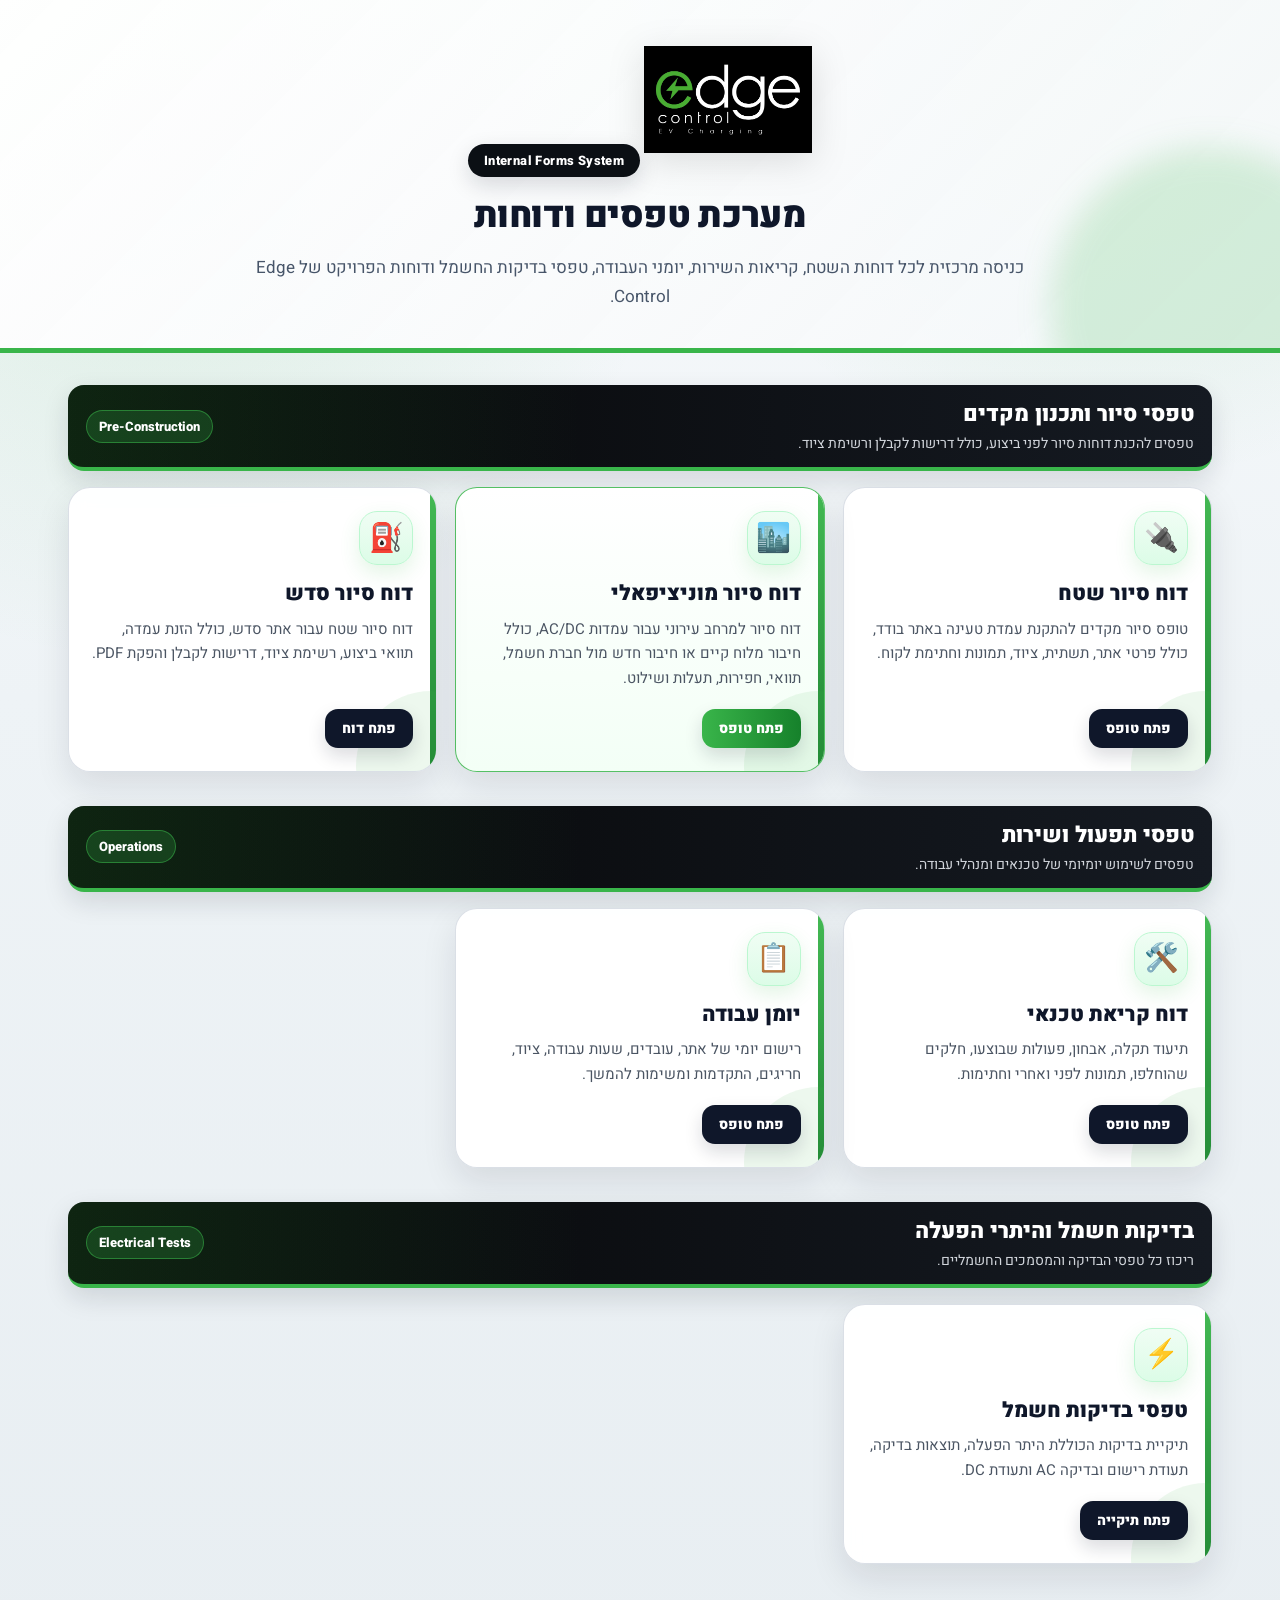
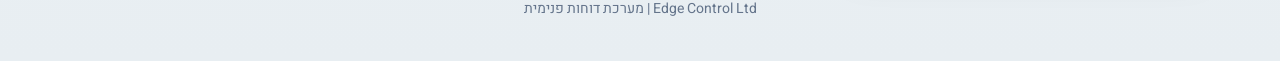
==== index.html @ 71ca37a9 "Add files via upload" ====
<!DOCTYPE html>
<html dir="rtl" lang="he">
<head>
  <meta charset="UTF-8">
  <meta name="viewport" content="width=device-width, initial-scale=1.0, maximum-scale=1.0, user-scalable=no">

  <title>Edge Control – מערכת טפסים ודוחות</title>

  <link href="https://fonts.googleapis.com/css2?family=Heebo:wght@300;400;500;600;700;800;900&display=swap" rel="stylesheet">

  <style>
    :root{
      --green:#39b54a;
      --green-dark:#16812b;
      --black:#050505;
      --text:#111827;
      --muted:#64748b;
      --border:#d9dee5;
      --bg:#eef3f6;
      --card:#ffffff;
      --shadow:0 14px 34px rgba(15,23,42,.10);
    }

    *{box-sizing:border-box}

    body{
      margin:0;
      font-family:"Heebo",Arial,sans-serif;
      background:
        radial-gradient(circle at 12% 8%, rgba(57,181,74,.14), transparent 28%),
        radial-gradient(circle at 88% 0%, rgba(57,181,74,.18), transparent 24%),
        linear-gradient(180deg,#f8fafc 0%,#eef3f6 42%,#e8eef2 100%);
      color:var(--text);
      min-height:100vh;
    }

    .hero{
      position:relative;
      overflow:hidden;
      text-align:center;
      padding:46px 18px 36px;
      background:
        linear-gradient(135deg, rgba(255,255,255,.98), rgba(245,248,250,.92)),
        linear-gradient(90deg, rgba(57,181,74,.08), transparent);
      border-bottom:5px solid var(--green);
    }

    .hero:before{
      content:"";
      position:absolute;
      inset:auto -90px -120px auto;
      width:320px;
      height:320px;
      background:rgba(57,181,74,.18);
      border-radius:50%;
      filter:blur(16px);
    }

    .logo-main{
      width:168px;
      max-width:68%;
      object-fit:contain;
      margin-bottom:12px;
      filter:drop-shadow(0 8px 18px rgba(0,0,0,.12));
      position:relative;
      z-index:1;
    }

    .brand-kicker{
      position:relative;
      z-index:1;
      display:inline-block;
      background:#0b0f14;
      color:#fff;
      border-radius:999px;
      padding:7px 16px;
      font-size:13px;
      font-weight:800;
      margin-bottom:12px;
      letter-spacing:.4px;
      box-shadow:0 8px 22px rgba(15,23,42,.15);
    }

    .hero h1{
      position:relative;
      z-index:1;
      margin:0;
      font-size:36px;
      font-weight:900;
      color:#0f172a;
      letter-spacing:-.4px;
    }

    .hero p{
      position:relative;
      z-index:1;
      margin:11px auto 0;
      max-width:820px;
      color:#475569;
      font-size:17px;
      line-height:1.75;
    }

    .wrap{
      max-width:1180px;
      margin:0 auto;
      padding:32px 18px 42px;
    }

    .section-block{
      margin-bottom:34px;
    }

    .section-title{
      position:relative;
      display:flex;
      align-items:center;
      justify-content:space-between;
      gap:14px;
      margin-bottom:16px;
      padding:13px 18px;
      background:linear-gradient(90deg,#050505,#151a22);
      border-radius:16px;
      border-bottom:4px solid var(--green);
      box-shadow:0 10px 26px rgba(15,23,42,.13);
      overflow:hidden;
    }

    .section-title:before{
      content:"";
      position:absolute;
      inset:0;
      background:linear-gradient(90deg, rgba(57,181,74,.18), transparent 45%);
      pointer-events:none;
    }

    .section-title div{
      position:relative;
      z-index:1;
    }

    .section-title h2{
      margin:0;
      font-size:22px;
      font-weight:900;
      color:#fff;
    }

    .section-title p{
      margin:3px 0 0;
      color:#d1d5db;
      font-size:14px;
    }

    .section-badge{
      position:relative;
      z-index:1;
      color:#fff;
      background:rgba(57,181,74,.22);
      border:1px solid rgba(57,181,74,.55);
      border-radius:999px;
      padding:6px 12px;
      font-size:13px;
      font-weight:800;
      white-space:nowrap;
    }

    .cards-grid{
      display:grid;
      grid-template-columns:repeat(3,1fr);
      gap:18px;
    }

    .card{
      background:rgba(255,255,255,.96);
      border:1px solid rgba(217,222,229,.95);
      border-radius:22px;
      padding:23px;
      text-decoration:none;
      color:#111827;
      box-shadow:var(--shadow);
      transition:.2s ease;
      min-height:222px;
      display:flex;
      flex-direction:column;
      align-items:flex-start;
      position:relative;
      overflow:hidden;
      backdrop-filter:blur(8px);
    }

    .card:before{
      content:"";
      position:absolute;
      inset-inline-start:0;
      top:0;
      width:6px;
      height:100%;
      background:linear-gradient(180deg,var(--green),var(--green-dark));
      opacity:.95;
    }

    .card:after{
      content:"";
      position:absolute;
      inset:auto -70px -70px auto;
      width:150px;
      height:150px;
      background:rgba(57,181,74,.09);
      border-radius:50%;
    }

    .card:hover{
      transform:translateY(-5px);
      box-shadow:0 18px 42px rgba(15,23,42,.16);
      border-color:var(--green);
    }

    .card .ico{
      width:54px;
      height:54px;
      border-radius:18px;
      background:linear-gradient(180deg,#f0fdf4,#dcfce7);
      display:flex;
      align-items:center;
      justify-content:center;
      font-size:28px;
      margin-bottom:15px;
      border:1px solid #bbf7d0;
      box-shadow:0 8px 20px rgba(57,181,74,.14);
      position:relative;
      z-index:1;
    }

    .card h2{
      position:relative;
      z-index:1;
      margin:0 0 8px;
      font-size:21px;
      font-weight:900;
      color:#0f172a;
      line-height:1.35;
    }

    .card p{
      position:relative;
      z-index:1;
      margin:0;
      color:#4b5563;
      line-height:1.65;
      font-size:15px;
      flex:1;
    }

    .btn{
      position:relative;
      z-index:1;
      margin-top:18px;
      display:inline-flex;
      align-items:center;
      justify-content:center;
      background:#0f172a;
      color:#fff;
      border-radius:13px;
      padding:9px 17px;
      font-weight:900;
      font-size:14px;
      box-shadow:0 8px 18px rgba(15,23,42,.15);
    }

    .card-featured{
      border-color:rgba(57,181,74,.85);
      background:linear-gradient(180deg,#ffffff,#f3fff6);
    }

    .card-featured .btn{
      background:linear-gradient(90deg,var(--green),var(--green-dark));
    }

    .footer-note{
      text-align:center;
      color:#64748b;
      font-size:14px;
      margin:24px 0 0;
    }

    @media(max-width:980px){
      .cards-grid{
        grid-template-columns:repeat(2,1fr);
      }
    }

    @media(max-width:680px){
      .hero{
        padding:34px 16px 28px;
      }

      .hero h1{
        font-size:28px;
      }

      .hero p{
        font-size:15px;
      }

      .section-title{
        align-items:flex-start;
        flex-direction:column;
      }

      .cards-grid{
        grid-template-columns:1fr;
      }

      .card{
        min-height:auto;
      }
    }
  </style>
</head>

<body>

  <header class="hero">
    <img class="logo-main" src="assets/img/edge-logo.jpg" alt="Edge Control">
    <div class="brand-kicker">Internal Forms System</div>
    <h1>מערכת טפסים ודוחות</h1>
    <p>
      כניסה מרכזית לכל דוחות השטח, קריאות השירות, יומני העבודה,
      טפסי בדיקות החשמל ודוחות הפרויקט של Edge Control.
    </p>
  </header>

  <main class="wrap">

    <section class="section-block">
      <div class="section-title">
        <div>
          <h2>טפסי סיור ותכנון מקדים</h2>
          <p>טפסים להכנת דוחות סיור לפני ביצוע, כולל דרישות לקבלן ורשימת ציוד.</p>
        </div>
        <span class="section-badge">Pre-Construction</span>
      </div>

      <div class="cards-grid">

        <a class="card" href="survey.html">
          <div class="ico">🔌</div>
          <h2>דוח סיור שטח</h2>
          <p>
            טופס סיור מקדים להתקנת עמדת טעינה באתר בודד,
            כולל פרטי אתר, תשתית, ציוד, תמונות וחתימת לקוח.
          </p>
          <span class="btn">פתח טופס</span>
        </a>

        <a class="card card-featured" href="municipal_ev_survey_report.html">
          <div class="ico">🏙️</div>
          <h2>דוח סיור מוניציפאלי</h2>
          <p>
            דוח סיור למרחב עירוני עבור עמדות AC/DC,
            כולל חיבור מלוח קיים או חיבור חדש מול חברת חשמל, תוואי, חפירות, תעלות ושילוט.
          </p>
          <span class="btn">פתח טופס</span>
        </a>

        <a class="card" href="edge_control_sedesh.html">
          <div class="ico">⛽</div>
          <h2>דוח סיור סדש</h2>
          <p>
            דוח סיור שטח עבור אתר סדש,
            כולל הזנת עמדה, תוואי ביצוע, רשימת ציוד, דרישות לקבלן והפקת PDF.
          </p>
          <span class="btn">פתח דוח</span>
        </a>

      </div>
    </section>

    <section class="section-block">
      <div class="section-title">
        <div>
          <h2>טפסי תפעול ושירות</h2>
          <p>טפסים לשימוש יומיומי של טכנאים ומנהלי עבודה.</p>
        </div>
        <span class="section-badge">Operations</span>
      </div>

      <div class="cards-grid">

        <a class="card" href="service.html">
          <div class="ico">🛠️</div>
          <h2>דוח קריאת טכנאי</h2>
          <p>
            תיעוד תקלה, אבחון, פעולות שבוצעו, חלקים שהוחלפו,
            תמונות לפני ואחרי וחתימות.
          </p>
          <span class="btn">פתח טופס</span>
        </a>

        <a class="card" href="worklog.html">
          <div class="ico">📋</div>
          <h2>יומן עבודה</h2>
          <p>
            רישום יומי של אתר, עובדים, שעות עבודה, ציוד,
            חריגים, התקדמות ומשימות להמשך.
          </p>
          <span class="btn">פתח טופס</span>
        </a>

      </div>
    </section>

    <section class="section-block">
      <div class="section-title">
        <div>
          <h2>בדיקות חשמל והיתרי הפעלה</h2>
          <p>ריכוז כל טפסי הבדיקה והמסמכים החשמליים.</p>
        </div>
        <span class="section-badge">Electrical Tests</span>
      </div>

      <div class="cards-grid">

        <a class="card" href="electrical-tests/index.html">
          <div class="ico">⚡</div>
          <h2>טפסי בדיקות חשמל</h2>
          <p>
            תיקיית בדיקות הכוללת היתר הפעלה, תוצאות בדיקה,
            תעודת רישום ובדיקה AC ותעודת DC.
          </p>
          <span class="btn">פתח תיקייה</span>
        </a>

      </div>
    </section>

    <footer class="footer-note">
      Edge Control Ltd | מערכת דוחות פנימית
    </footer>

  </main>

</body>
</html>
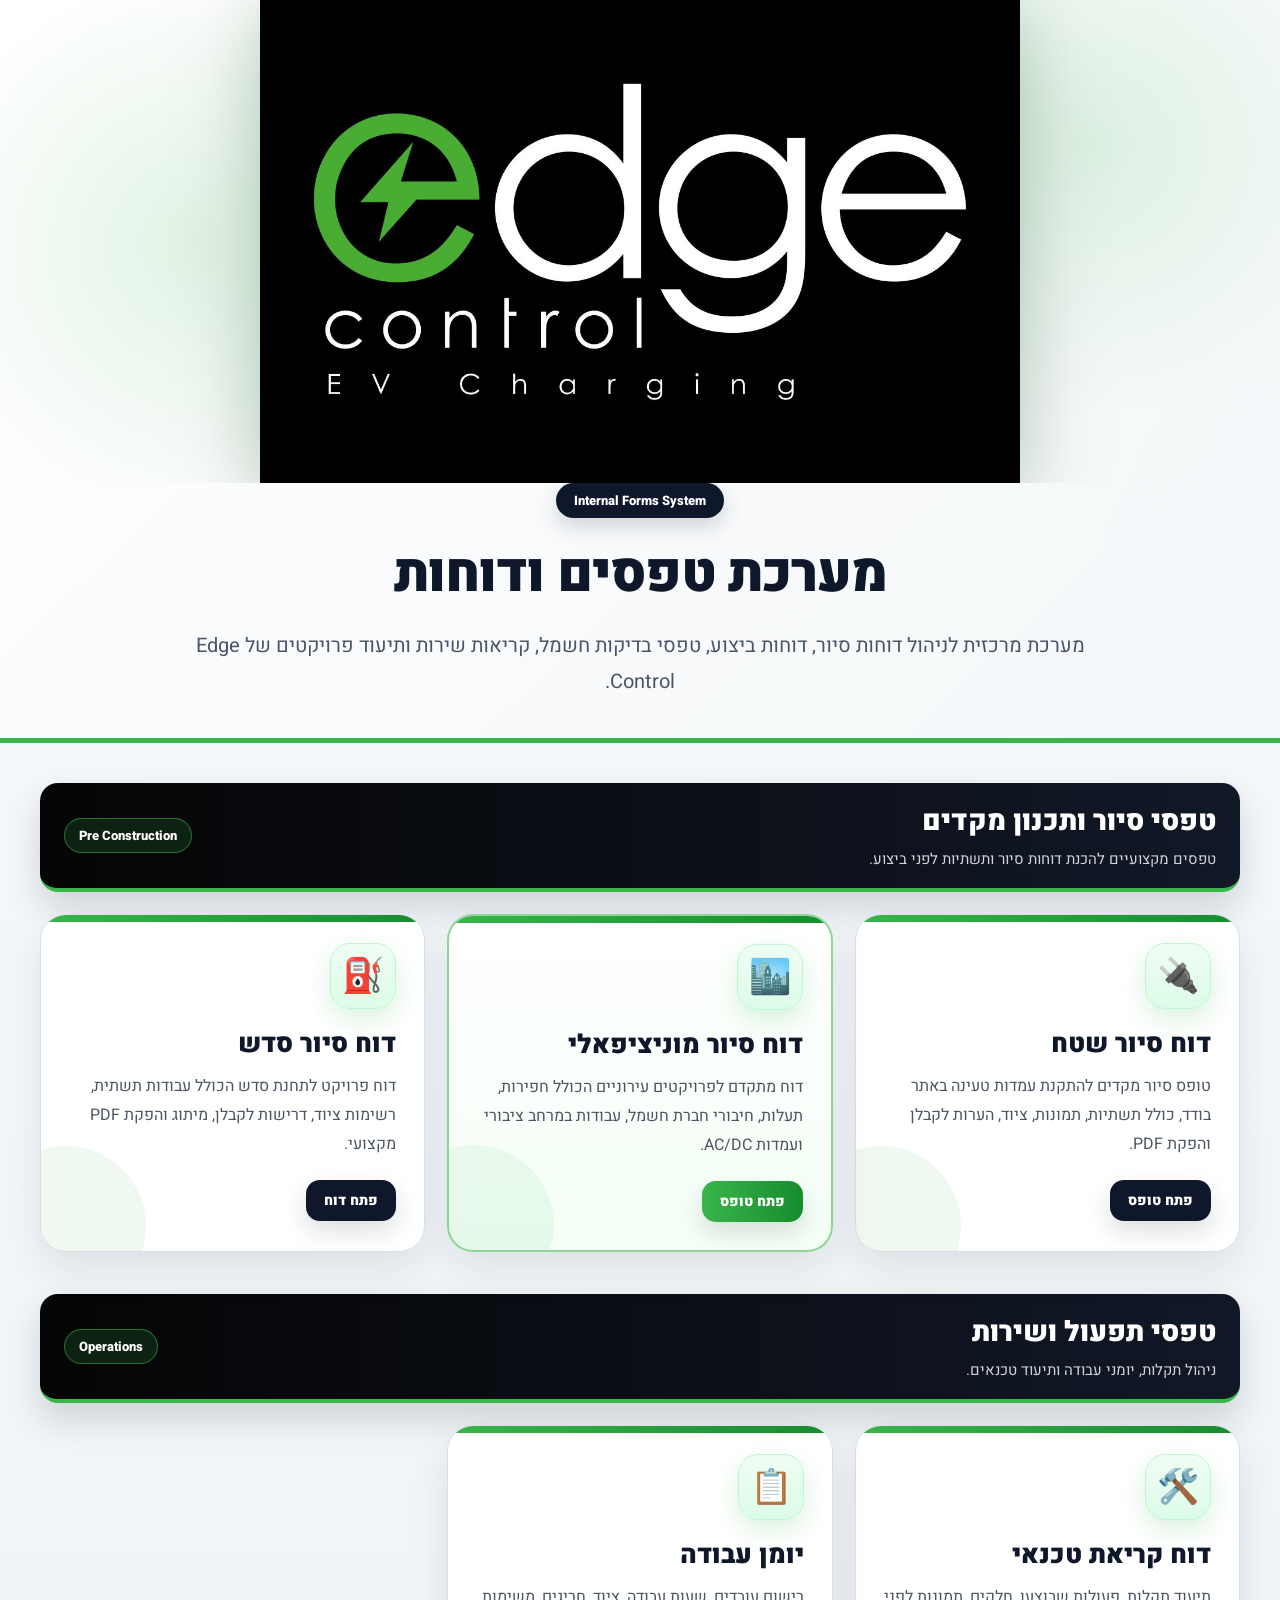
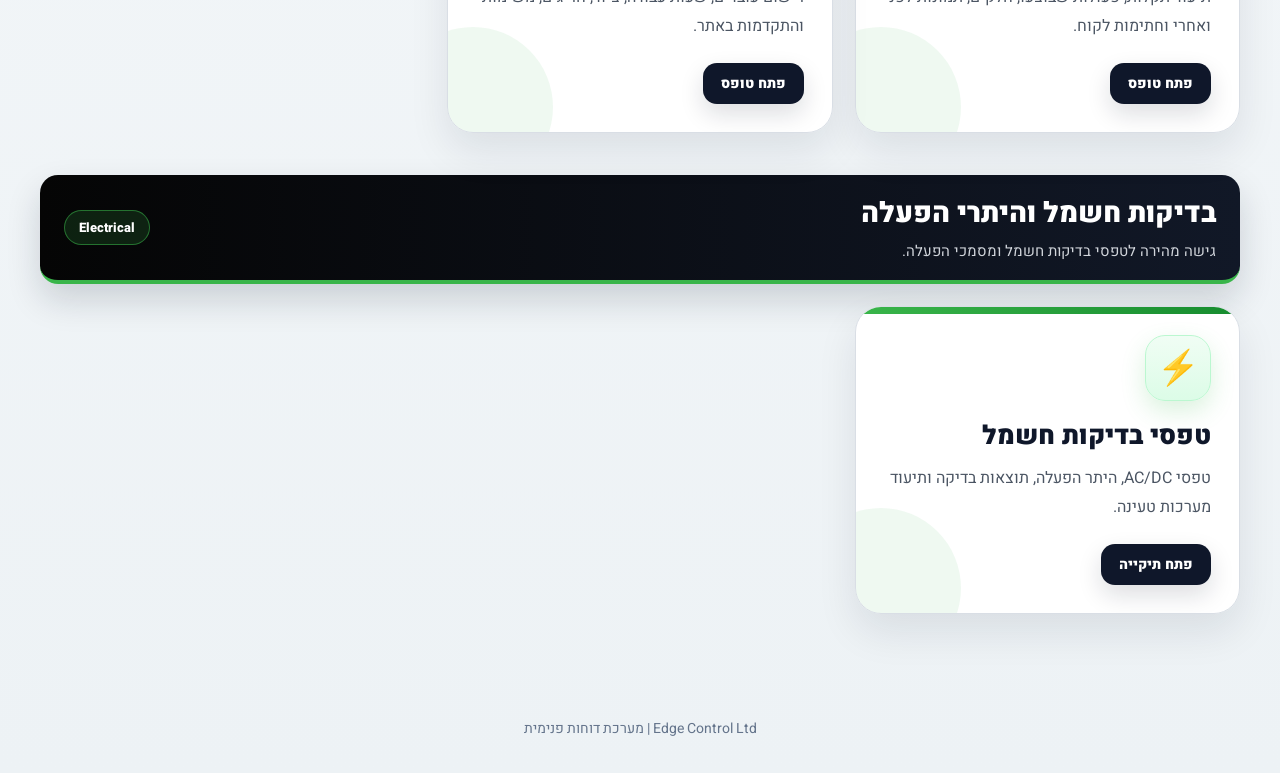
==== commit 860e65ac: "Add files via upload" ====
--- a/index.html
+++ b/index.html
@@ -1,445 +1,467 @@
 <!DOCTYPE html>
 <html dir="rtl" lang="he">
 <head>
-  <meta charset="UTF-8">
-  <meta name="viewport" content="width=device-width, initial-scale=1.0, maximum-scale=1.0, user-scalable=no">
-
-  <title>Edge Control – מערכת טפסים ודוחות</title>
-
-  <link href="https://fonts.googleapis.com/css2?family=Heebo:wght@300;400;500;600;700;800;900&display=swap" rel="stylesheet">
-
-  <style>
-    :root{
-      --green:#39b54a;
-      --green-dark:#16812b;
-      --black:#050505;
-      --text:#111827;
-      --muted:#64748b;
-      --border:#d9dee5;
-      --bg:#eef3f6;
-      --card:#ffffff;
-      --shadow:0 14px 34px rgba(15,23,42,.10);
-    }
-
-    *{box-sizing:border-box}
-
-    body{
-      margin:0;
-      font-family:"Heebo",Arial,sans-serif;
-      background:
-        radial-gradient(circle at 12% 8%, rgba(57,181,74,.14), transparent 28%),
-        radial-gradient(circle at 88% 0%, rgba(57,181,74,.18), transparent 24%),
-        linear-gradient(180deg,#f8fafc 0%,#eef3f6 42%,#e8eef2 100%);
-      color:var(--text);
-      min-height:100vh;
-    }
-
-    .hero{
-      position:relative;
-      overflow:hidden;
-      text-align:center;
-      padding:46px 18px 36px;
-      background:
-        linear-gradient(135deg, rgba(255,255,255,.98), rgba(245,248,250,.92)),
-        linear-gradient(90deg, rgba(57,181,74,.08), transparent);
-      border-bottom:5px solid var(--green);
-    }
-
-    .hero:before{
-      content:"";
-      position:absolute;
-      inset:auto -90px -120px auto;
-      width:320px;
-      height:320px;
-      background:rgba(57,181,74,.18);
-      border-radius:50%;
-      filter:blur(16px);
-    }
-
-    .logo-main{
-      width:168px;
-      max-width:68%;
-      object-fit:contain;
-      margin-bottom:12px;
-      filter:drop-shadow(0 8px 18px rgba(0,0,0,.12));
-      position:relative;
-      z-index:1;
-    }
-
-    .brand-kicker{
-      position:relative;
-      z-index:1;
-      display:inline-block;
-      background:#0b0f14;
-      color:#fff;
-      border-radius:999px;
-      padding:7px 16px;
-      font-size:13px;
-      font-weight:800;
-      margin-bottom:12px;
-      letter-spacing:.4px;
-      box-shadow:0 8px 22px rgba(15,23,42,.15);
-    }
-
-    .hero h1{
-      position:relative;
-      z-index:1;
-      margin:0;
-      font-size:36px;
-      font-weight:900;
-      color:#0f172a;
-      letter-spacing:-.4px;
-    }
-
-    .hero p{
-      position:relative;
-      z-index:1;
-      margin:11px auto 0;
-      max-width:820px;
-      color:#475569;
-      font-size:17px;
-      line-height:1.75;
-    }
-
-    .wrap{
-      max-width:1180px;
-      margin:0 auto;
-      padding:32px 18px 42px;
-    }
-
-    .section-block{
-      margin-bottom:34px;
-    }
-
-    .section-title{
-      position:relative;
-      display:flex;
-      align-items:center;
-      justify-content:space-between;
-      gap:14px;
-      margin-bottom:16px;
-      padding:13px 18px;
-      background:linear-gradient(90deg,#050505,#151a22);
-      border-radius:16px;
-      border-bottom:4px solid var(--green);
-      box-shadow:0 10px 26px rgba(15,23,42,.13);
-      overflow:hidden;
-    }
-
-    .section-title:before{
-      content:"";
-      position:absolute;
-      inset:0;
-      background:linear-gradient(90deg, rgba(57,181,74,.18), transparent 45%);
-      pointer-events:none;
-    }
-
-    .section-title div{
-      position:relative;
-      z-index:1;
-    }
-
-    .section-title h2{
-      margin:0;
-      font-size:22px;
-      font-weight:900;
-      color:#fff;
-    }
-
-    .section-title p{
-      margin:3px 0 0;
-      color:#d1d5db;
-      font-size:14px;
-    }
-
-    .section-badge{
-      position:relative;
-      z-index:1;
-      color:#fff;
-      background:rgba(57,181,74,.22);
-      border:1px solid rgba(57,181,74,.55);
-      border-radius:999px;
-      padding:6px 12px;
-      font-size:13px;
-      font-weight:800;
-      white-space:nowrap;
-    }
-
-    .cards-grid{
-      display:grid;
-      grid-template-columns:repeat(3,1fr);
-      gap:18px;
-    }
-
-    .card{
-      background:rgba(255,255,255,.96);
-      border:1px solid rgba(217,222,229,.95);
-      border-radius:22px;
-      padding:23px;
-      text-decoration:none;
-      color:#111827;
-      box-shadow:var(--shadow);
-      transition:.2s ease;
-      min-height:222px;
-      display:flex;
-      flex-direction:column;
-      align-items:flex-start;
-      position:relative;
-      overflow:hidden;
-      backdrop-filter:blur(8px);
-    }
-
-    .card:before{
-      content:"";
-      position:absolute;
-      inset-inline-start:0;
-      top:0;
-      width:6px;
-      height:100%;
-      background:linear-gradient(180deg,var(--green),var(--green-dark));
-      opacity:.95;
-    }
-
-    .card:after{
-      content:"";
-      position:absolute;
-      inset:auto -70px -70px auto;
-      width:150px;
-      height:150px;
-      background:rgba(57,181,74,.09);
-      border-radius:50%;
-    }
-
-    .card:hover{
-      transform:translateY(-5px);
-      box-shadow:0 18px 42px rgba(15,23,42,.16);
-      border-color:var(--green);
-    }
-
-    .card .ico{
-      width:54px;
-      height:54px;
-      border-radius:18px;
-      background:linear-gradient(180deg,#f0fdf4,#dcfce7);
-      display:flex;
-      align-items:center;
-      justify-content:center;
-      font-size:28px;
-      margin-bottom:15px;
-      border:1px solid #bbf7d0;
-      box-shadow:0 8px 20px rgba(57,181,74,.14);
-      position:relative;
-      z-index:1;
-    }
-
-    .card h2{
-      position:relative;
-      z-index:1;
-      margin:0 0 8px;
-      font-size:21px;
-      font-weight:900;
-      color:#0f172a;
-      line-height:1.35;
-    }
-
-    .card p{
-      position:relative;
-      z-index:1;
-      margin:0;
-      color:#4b5563;
-      line-height:1.65;
-      font-size:15px;
-      flex:1;
-    }
-
-    .btn{
-      position:relative;
-      z-index:1;
-      margin-top:18px;
-      display:inline-flex;
-      align-items:center;
-      justify-content:center;
-      background:#0f172a;
-      color:#fff;
-      border-radius:13px;
-      padding:9px 17px;
-      font-weight:900;
-      font-size:14px;
-      box-shadow:0 8px 18px rgba(15,23,42,.15);
-    }
-
-    .card-featured{
-      border-color:rgba(57,181,74,.85);
-      background:linear-gradient(180deg,#ffffff,#f3fff6);
-    }
-
-    .card-featured .btn{
-      background:linear-gradient(90deg,var(--green),var(--green-dark));
-    }
-
-    .footer-note{
-      text-align:center;
-      color:#64748b;
-      font-size:14px;
-      margin:24px 0 0;
-    }
-
-    @media(max-width:980px){
-      .cards-grid{
-        grid-template-columns:repeat(2,1fr);
-      }
-    }
-
-    @media(max-width:680px){
-      .hero{
-        padding:34px 16px 28px;
-      }
-
-      .hero h1{
-        font-size:28px;
-      }
-
-      .hero p{
-        font-size:15px;
-      }
-
-      .section-title{
-        align-items:flex-start;
-        flex-direction:column;
-      }
-
-      .cards-grid{
-        grid-template-columns:1fr;
-      }
-
-      .card{
-        min-height:auto;
-      }
-    }
-  </style>
+<meta charset="UTF-8">
+<meta name="viewport" content="width=device-width, initial-scale=1.0">
+<title>Edge Control | Internal Forms System</title>
+
+<link href="https://fonts.googleapis.com/css2?family=Heebo:wght@300;400;500;700;800;900&display=swap" rel="stylesheet">
+
+<style>
+:root{
+  --green:#39b54a;
+  --green-dark:#178c2f;
+  --black:#050505;
+  --bg:#edf2f5;
+  --text:#111827;
+  --muted:#5b6472;
+}
+
+*{
+  box-sizing:border-box;
+}
+
+body{
+  margin:0;
+  font-family:"Heebo",sans-serif;
+  background:
+    radial-gradient(circle at top right, rgba(57,181,74,.18), transparent 22%),
+    linear-gradient(180deg,#f8fafc 0%, #edf2f5 100%);
+  color:var(--text);
+}
+
+.hero{
+  position:relative;
+  overflow:hidden;
+  padding:0;
+  border-bottom:5px solid var(--green);
+  background:
+    linear-gradient(135deg, rgba(255,255,255,.98), rgba(244,247,249,.94));
+}
+
+.hero-top{
+  width:100%;
+  min-height:260px;
+  display:flex;
+  align-items:center;
+  justify-content:center;
+  position:relative;
+  overflow:hidden;
+}
+
+.hero-top:before{
+  content:"";
+  position:absolute;
+  inset:0;
+  background:
+    radial-gradient(circle at 15% 50%, rgba(57,181,74,.14), transparent 24%),
+    radial-gradient(circle at 85% 30%, rgba(57,181,74,.14), transparent 24%);
+}
+
+.hero-logo-wide{
+  width:min(760px,88%);
+  object-fit:contain;
+  position:relative;
+  z-index:2;
+  filter:
+    drop-shadow(0 20px 45px rgba(0,0,0,.18))
+    drop-shadow(0 0 25px rgba(57,181,74,.15));
+}
+
+.hero-content{
+  text-align:center;
+  padding:0 20px 38px;
+}
+
+.system-badge{
+  display:inline-flex;
+  align-items:center;
+  justify-content:center;
+  padding:8px 18px;
+  border-radius:999px;
+  background:#0f172a;
+  color:#fff;
+  font-size:13px;
+  font-weight:800;
+  margin-bottom:16px;
+  box-shadow:0 8px 22px rgba(15,23,42,.18);
+}
+
+.hero h1{
+  margin:0;
+  font-size:54px;
+  font-weight:900;
+  letter-spacing:-1px;
+  color:#0f172a;
+}
+
+.hero p{
+  max-width:900px;
+  margin:14px auto 0;
+  color:#475569;
+  font-size:20px;
+  line-height:1.8;
+}
+
+.wrap{
+  max-width:1240px;
+  margin:auto;
+  padding:40px 20px 50px;
+}
+
+.section{
+  margin-bottom:42px;
+}
+
+.section-head{
+  display:flex;
+  justify-content:space-between;
+  align-items:center;
+  gap:16px;
+  background:linear-gradient(90deg,#050505,#111827);
+  border-radius:18px;
+  padding:18px 24px;
+  border-bottom:4px solid var(--green);
+  box-shadow:0 16px 34px rgba(15,23,42,.16);
+  margin-bottom:22px;
+}
+
+.section-head h2{
+  margin:0;
+  color:#fff;
+  font-size:28px;
+  font-weight:900;
+}
+
+.section-head p{
+  margin:6px 0 0;
+  color:#d1d5db;
+  font-size:15px;
+}
+
+.section-tag{
+  background:rgba(57,181,74,.16);
+  border:1px solid rgba(57,181,74,.55);
+  color:#fff;
+  border-radius:999px;
+  padding:7px 14px;
+  font-size:13px;
+  font-weight:800;
+  white-space:nowrap;
+}
+
+.cards{
+  display:grid;
+  grid-template-columns:repeat(3,1fr);
+  gap:22px;
+}
+
+.card{
+  position:relative;
+  overflow:hidden;
+  background:rgba(255,255,255,.96);
+  border:1px solid #d9dee5;
+  border-radius:26px;
+  padding:28px;
+  text-decoration:none;
+  color:inherit;
+  min-height:260px;
+  box-shadow:0 18px 40px rgba(15,23,42,.09);
+  transition:.22s ease;
+  backdrop-filter:blur(10px);
+}
+
+.card:hover{
+  transform:translateY(-6px);
+  border-color:var(--green);
+  box-shadow:0 22px 50px rgba(15,23,42,.16);
+}
+
+.card:before{
+  content:"";
+  position:absolute;
+  top:0;
+  right:0;
+  width:100%;
+  height:7px;
+  background:linear-gradient(90deg,var(--green),var(--green-dark));
+}
+
+.card:after{
+  content:"";
+  position:absolute;
+  left:-55px;
+  bottom:-55px;
+  width:160px;
+  height:160px;
+  background:rgba(57,181,74,.08);
+  border-radius:50%;
+}
+
+.icon{
+  width:66px;
+  height:66px;
+  border-radius:20px;
+  display:flex;
+  align-items:center;
+  justify-content:center;
+  font-size:34px;
+  background:linear-gradient(180deg,#f0fdf4,#dcfce7);
+  border:1px solid #bbf7d0;
+  margin-bottom:18px;
+  position:relative;
+  z-index:2;
+  box-shadow:0 10px 24px rgba(57,181,74,.18);
+}
+
+.card h3{
+  margin:0 0 10px;
+  font-size:26px;
+  line-height:1.35;
+  font-weight:900;
+  color:#0f172a;
+  position:relative;
+  z-index:2;
+}
+
+.card p{
+  margin:0;
+  line-height:1.8;
+  font-size:16px;
+  color:#4b5563;
+  position:relative;
+  z-index:2;
+}
+
+.btn{
+  margin-top:22px;
+  display:inline-flex;
+  align-items:center;
+  justify-content:center;
+  padding:10px 18px;
+  border-radius:14px;
+  background:#0f172a;
+  color:#fff;
+  font-size:14px;
+  font-weight:900;
+  position:relative;
+  z-index:2;
+  box-shadow:0 10px 24px rgba(15,23,42,.14);
+}
+
+.card-featured{
+  background:linear-gradient(180deg,#ffffff,#f4fff6);
+  border:2px solid rgba(57,181,74,.55);
+}
+
+.card-featured .btn{
+  background:linear-gradient(90deg,var(--green),var(--green-dark));
+}
+
+.footer{
+  text-align:center;
+  color:#64748b;
+  font-size:14px;
+  padding:12px 20px 34px;
+}
+
+@media(max-width:1050px){
+  .cards{
+    grid-template-columns:repeat(2,1fr);
+  }
+
+  .hero h1{
+    font-size:44px;
+  }
+}
+
+@media(max-width:720px){
+
+  .hero-top{
+    min-height:180px;
+  }
+
+  .hero h1{
+    font-size:34px;
+  }
+
+  .hero p{
+    font-size:16px;
+  }
+
+  .section-head{
+    flex-direction:column;
+    align-items:flex-start;
+  }
+
+  .cards{
+    grid-template-columns:1fr;
+  }
+
+  .card{
+    min-height:auto;
+  }
+}
+</style>
 </head>
 
 <body>
 
-  <header class="hero">
-    <img class="logo-main" src="assets/img/edge-logo.jpg" alt="Edge Control">
-    <div class="brand-kicker">Internal Forms System</div>
+<header class="hero">
+
+  <div class="hero-top">
+    <img class="hero-logo-wide" src="assets/img/edge-logo.jpg" alt="Edge Control">
+  </div>
+
+  <div class="hero-content">
+    <div class="system-badge">Internal Forms System</div>
+
     <h1>מערכת טפסים ודוחות</h1>
+
     <p>
-      כניסה מרכזית לכל דוחות השטח, קריאות השירות, יומני העבודה,
-      טפסי בדיקות החשמל ודוחות הפרויקט של Edge Control.
+      מערכת מרכזית לניהול דוחות סיור, דוחות ביצוע, טפסי בדיקות חשמל,
+      קריאות שירות ותיעוד פרויקטים של Edge Control.
     </p>
-  </header>
-
-  <main class="wrap">
-
-    <section class="section-block">
-      <div class="section-title">
-        <div>
-          <h2>טפסי סיור ותכנון מקדים</h2>
-          <p>טפסים להכנת דוחות סיור לפני ביצוע, כולל דרישות לקבלן ורשימת ציוד.</p>
-        </div>
-        <span class="section-badge">Pre-Construction</span>
+  </div>
+
+</header>
+
+<main class="wrap">
+
+  <section class="section">
+
+    <div class="section-head">
+      <div>
+        <h2>טפסי סיור ותכנון מקדים</h2>
+        <p>טפסים מקצועיים להכנת דוחות סיור ותשתיות לפני ביצוע.</p>
       </div>
 
-      <div class="cards-grid">
-
-        <a class="card" href="survey.html">
-          <div class="ico">🔌</div>
-          <h2>דוח סיור שטח</h2>
-          <p>
-            טופס סיור מקדים להתקנת עמדת טעינה באתר בודד,
-            כולל פרטי אתר, תשתית, ציוד, תמונות וחתימת לקוח.
-          </p>
-          <span class="btn">פתח טופס</span>
-        </a>
-
-        <a class="card card-featured" href="municipal_ev_survey_report.html">
-          <div class="ico">🏙️</div>
-          <h2>דוח סיור מוניציפאלי</h2>
-          <p>
-            דוח סיור למרחב עירוני עבור עמדות AC/DC,
-            כולל חיבור מלוח קיים או חיבור חדש מול חברת חשמל, תוואי, חפירות, תעלות ושילוט.
-          </p>
-          <span class="btn">פתח טופס</span>
-        </a>
-
-        <a class="card" href="edge_control_sedesh.html">
-          <div class="ico">⛽</div>
-          <h2>דוח סיור סדש</h2>
-          <p>
-            דוח סיור שטח עבור אתר סדש,
-            כולל הזנת עמדה, תוואי ביצוע, רשימת ציוד, דרישות לקבלן והפקת PDF.
-          </p>
-          <span class="btn">פתח דוח</span>
-        </a>
-
+      <div class="section-tag">Pre Construction</div>
+    </div>
+
+    <div class="cards">
+
+      <a class="card" href="survey.html">
+        <div class="icon">🔌</div>
+
+        <h3>דוח סיור שטח</h3>
+
+        <p>
+          טופס סיור מקדים להתקנת עמדות טעינה באתר בודד,
+          כולל תשתיות, תמונות, ציוד, הערות לקבלן והפקת PDF.
+        </p>
+
+        <span class="btn">פתח טופס</span>
+      </a>
+
+      <a class="card card-featured" href="municipal_ev_survey_report.html">
+        <div class="icon">🏙️</div>
+
+        <h3>דוח סיור מוניציפאלי</h3>
+
+        <p>
+          דוח מתקדם לפרויקטים עירוניים הכולל חפירות, תעלות,
+          חיבורי חברת חשמל, עבודות במרחב ציבורי ועמדות AC/DC.
+        </p>
+
+        <span class="btn">פתח טופס</span>
+      </a>
+
+      <a class="card" href="edge_control_sedesh.html">
+        <div class="icon">⛽</div>
+
+        <h3>דוח סיור סדש</h3>
+
+        <p>
+          דוח פרויקט לתחנת סדש הכולל עבודות תשתית,
+          רשימות ציוד, דרישות לקבלן, מיתוג והפקת PDF מקצועי.
+        </p>
+
+        <span class="btn">פתח דוח</span>
+      </a>
+
+    </div>
+
+  </section>
+
+  <section class="section">
+
+    <div class="section-head">
+      <div>
+        <h2>טפסי תפעול ושירות</h2>
+        <p>ניהול תקלות, יומני עבודה ותיעוד טכנאים.</p>
       </div>
-    </section>
-
-    <section class="section-block">
-      <div class="section-title">
-        <div>
-          <h2>טפסי תפעול ושירות</h2>
-          <p>טפסים לשימוש יומיומי של טכנאים ומנהלי עבודה.</p>
-        </div>
-        <span class="section-badge">Operations</span>
+
+      <div class="section-tag">Operations</div>
+    </div>
+
+    <div class="cards">
+
+      <a class="card" href="service.html">
+        <div class="icon">🛠️</div>
+
+        <h3>דוח קריאת טכנאי</h3>
+
+        <p>
+          תיעוד תקלות, פעולות שבוצעו, חלקים,
+          תמונות לפני ואחרי וחתימות לקוח.
+        </p>
+
+        <span class="btn">פתח טופס</span>
+      </a>
+
+      <a class="card" href="worklog.html">
+        <div class="icon">📋</div>
+
+        <h3>יומן עבודה</h3>
+
+        <p>
+          רישום עובדים, שעות עבודה, ציוד,
+          חריגים, משימות והתקדמות באתר.
+        </p>
+
+        <span class="btn">פתח טופס</span>
+      </a>
+
+    </div>
+
+  </section>
+
+  <section class="section">
+
+    <div class="section-head">
+      <div>
+        <h2>בדיקות חשמל והיתרי הפעלה</h2>
+        <p>גישה מהירה לטפסי בדיקות חשמל ומסמכי הפעלה.</p>
       </div>
 
-      <div class="cards-grid">
-
-        <a class="card" href="service.html">
-          <div class="ico">🛠️</div>
-          <h2>דוח קריאת טכנאי</h2>
-          <p>
-            תיעוד תקלה, אבחון, פעולות שבוצעו, חלקים שהוחלפו,
-            תמונות לפני ואחרי וחתימות.
-          </p>
-          <span class="btn">פתח טופס</span>
-        </a>
-
-        <a class="card" href="worklog.html">
-          <div class="ico">📋</div>
-          <h2>יומן עבודה</h2>
-          <p>
-            רישום יומי של אתר, עובדים, שעות עבודה, ציוד,
-            חריגים, התקדמות ומשימות להמשך.
-          </p>
-          <span class="btn">פתח טופס</span>
-        </a>
-
-      </div>
-    </section>
-
-    <section class="section-block">
-      <div class="section-title">
-        <div>
-          <h2>בדיקות חשמל והיתרי הפעלה</h2>
-          <p>ריכוז כל טפסי הבדיקה והמסמכים החשמליים.</p>
-        </div>
-        <span class="section-badge">Electrical Tests</span>
-      </div>
-
-      <div class="cards-grid">
-
-        <a class="card" href="electrical-tests/index.html">
-          <div class="ico">⚡</div>
-          <h2>טפסי בדיקות חשמל</h2>
-          <p>
-            תיקיית בדיקות הכוללת היתר הפעלה, תוצאות בדיקה,
-            תעודת רישום ובדיקה AC ותעודת DC.
-          </p>
-          <span class="btn">פתח תיקייה</span>
-        </a>
-
-      </div>
-    </section>
-
-    <footer class="footer-note">
-      Edge Control Ltd | מערכת דוחות פנימית
-    </footer>
-
-  </main>
+      <div class="section-tag">Electrical</div>
+    </div>
+
+    <div class="cards">
+
+      <a class="card" href="electrical-tests/index.html">
+        <div class="icon">⚡</div>
+
+        <h3>טפסי בדיקות חשמל</h3>
+
+        <p>
+          טפסי AC/DC, היתר הפעלה,
+          תוצאות בדיקה ותיעוד מערכות טעינה.
+        </p>
+
+        <span class="btn">פתח תיקייה</span>
+      </a>
+
+    </div>
+
+  </section>
+
+</main>
+
+<footer class="footer">
+  Edge Control Ltd | מערכת דוחות פנימית
+</footer>
 
 </body>
 </html>
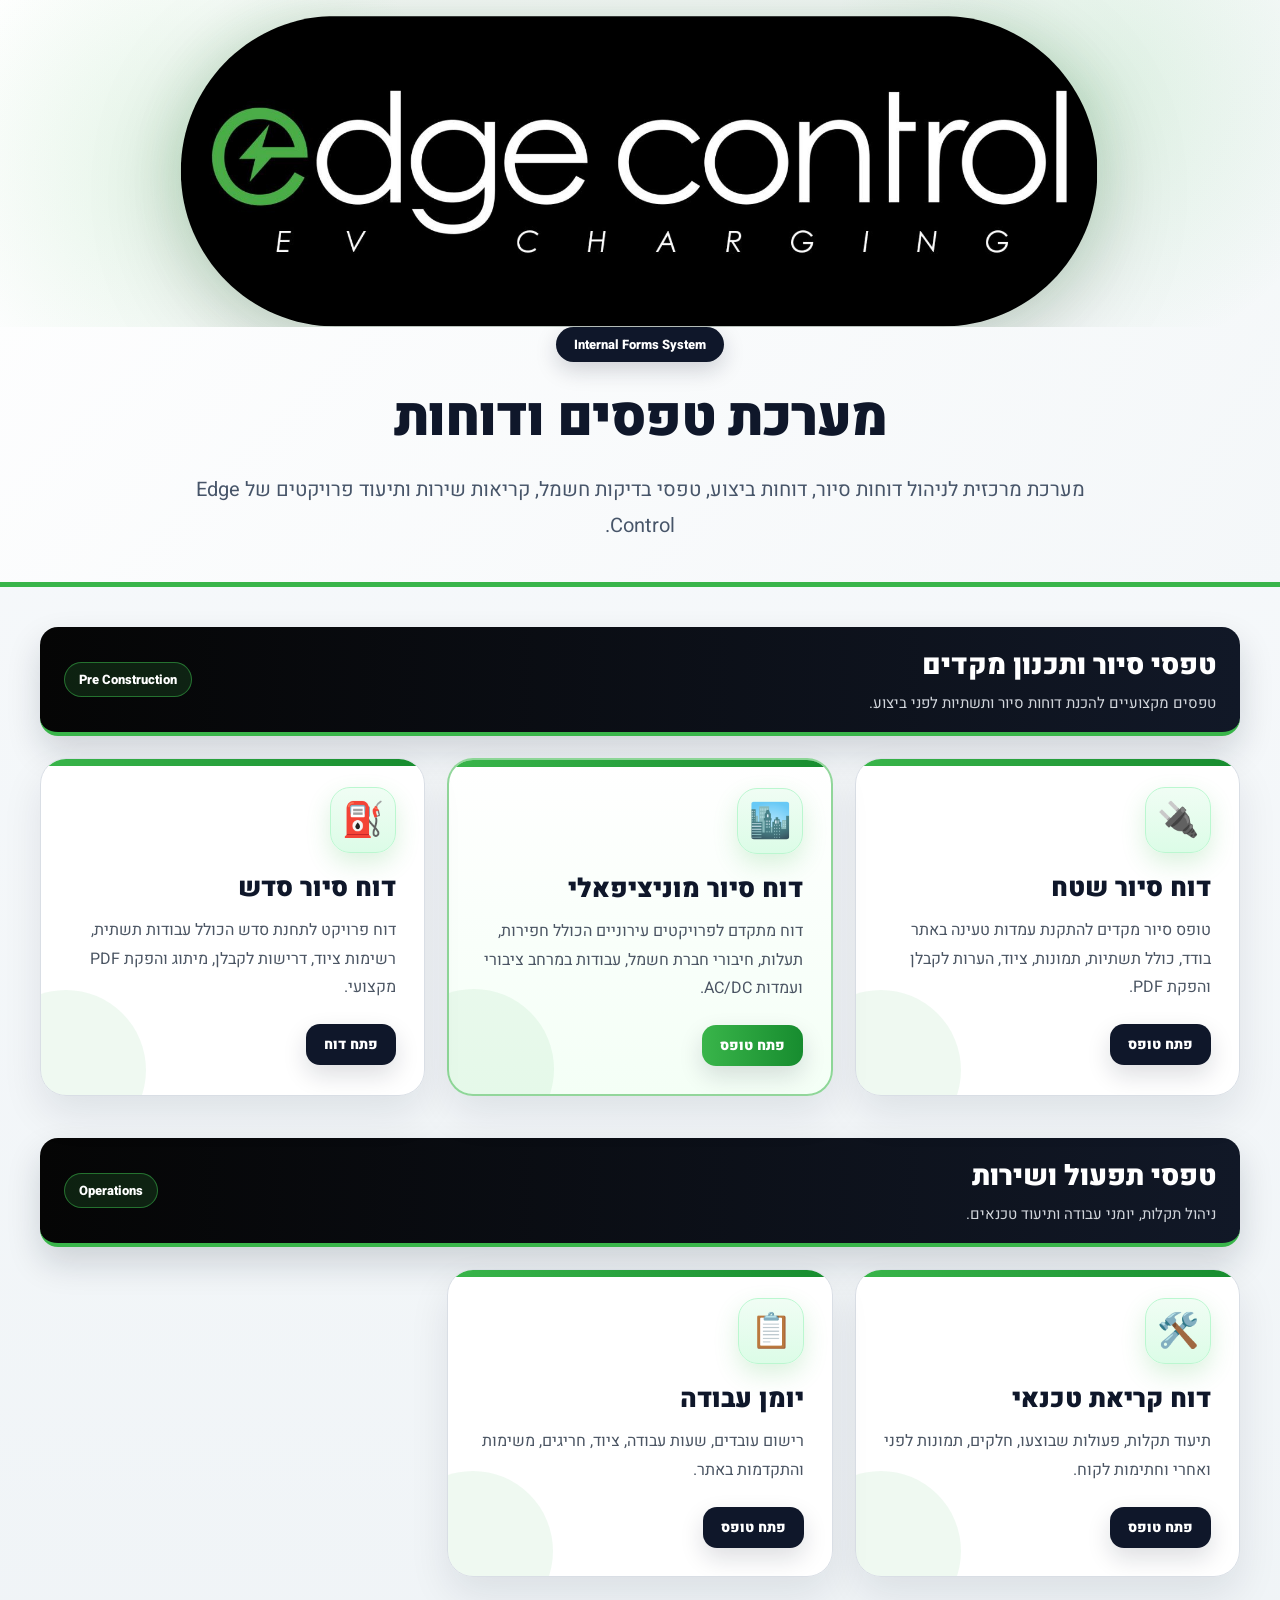
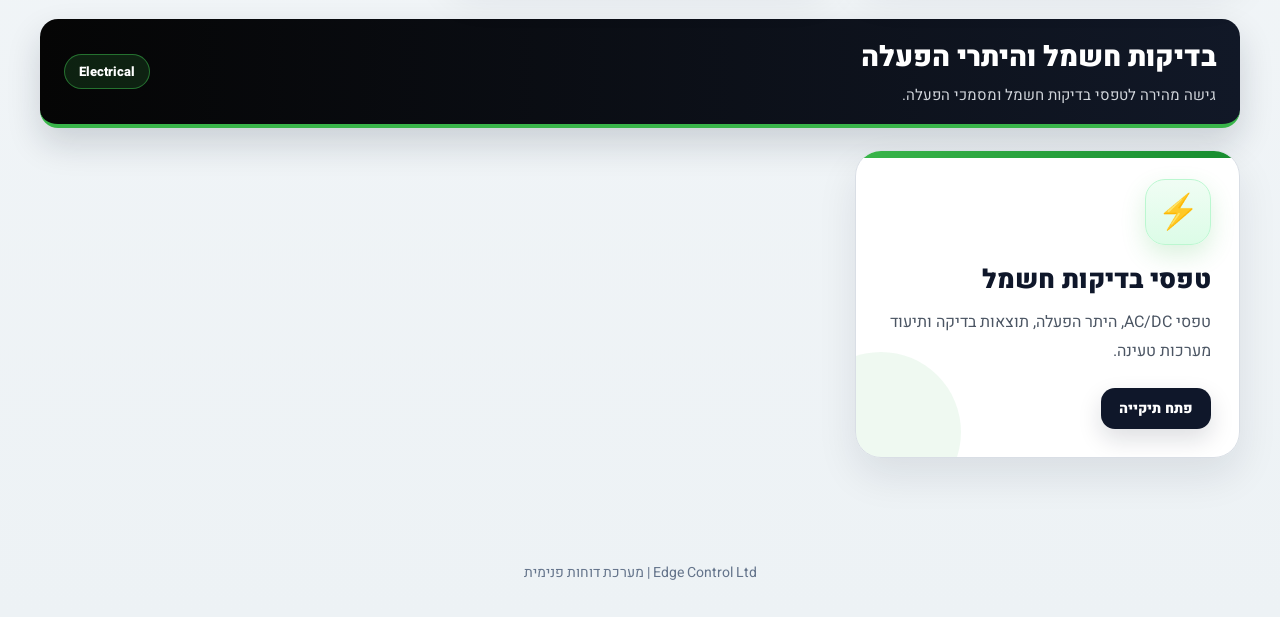
==== commit 6eb8fe40: "Add files via upload" ====
--- a/index.html
+++ b/index.html
@@ -59,7 +59,7 @@
 }
 
 .hero-logo-wide{
-  width:min(760px,88%);
+  width:min(980px,92%);
   object-fit:contain;
   position:relative;
   z-index:2;
@@ -310,7 +310,7 @@
 <header class="hero">
 
   <div class="hero-top">
-    <img class="hero-logo-wide" src="assets/img/edge-logo.jpg" alt="Edge Control">
+    <img class="hero-logo-wide" src="logo-long.svg" alt="Edge Control">
   </div>
 
   <div class="hero-content">
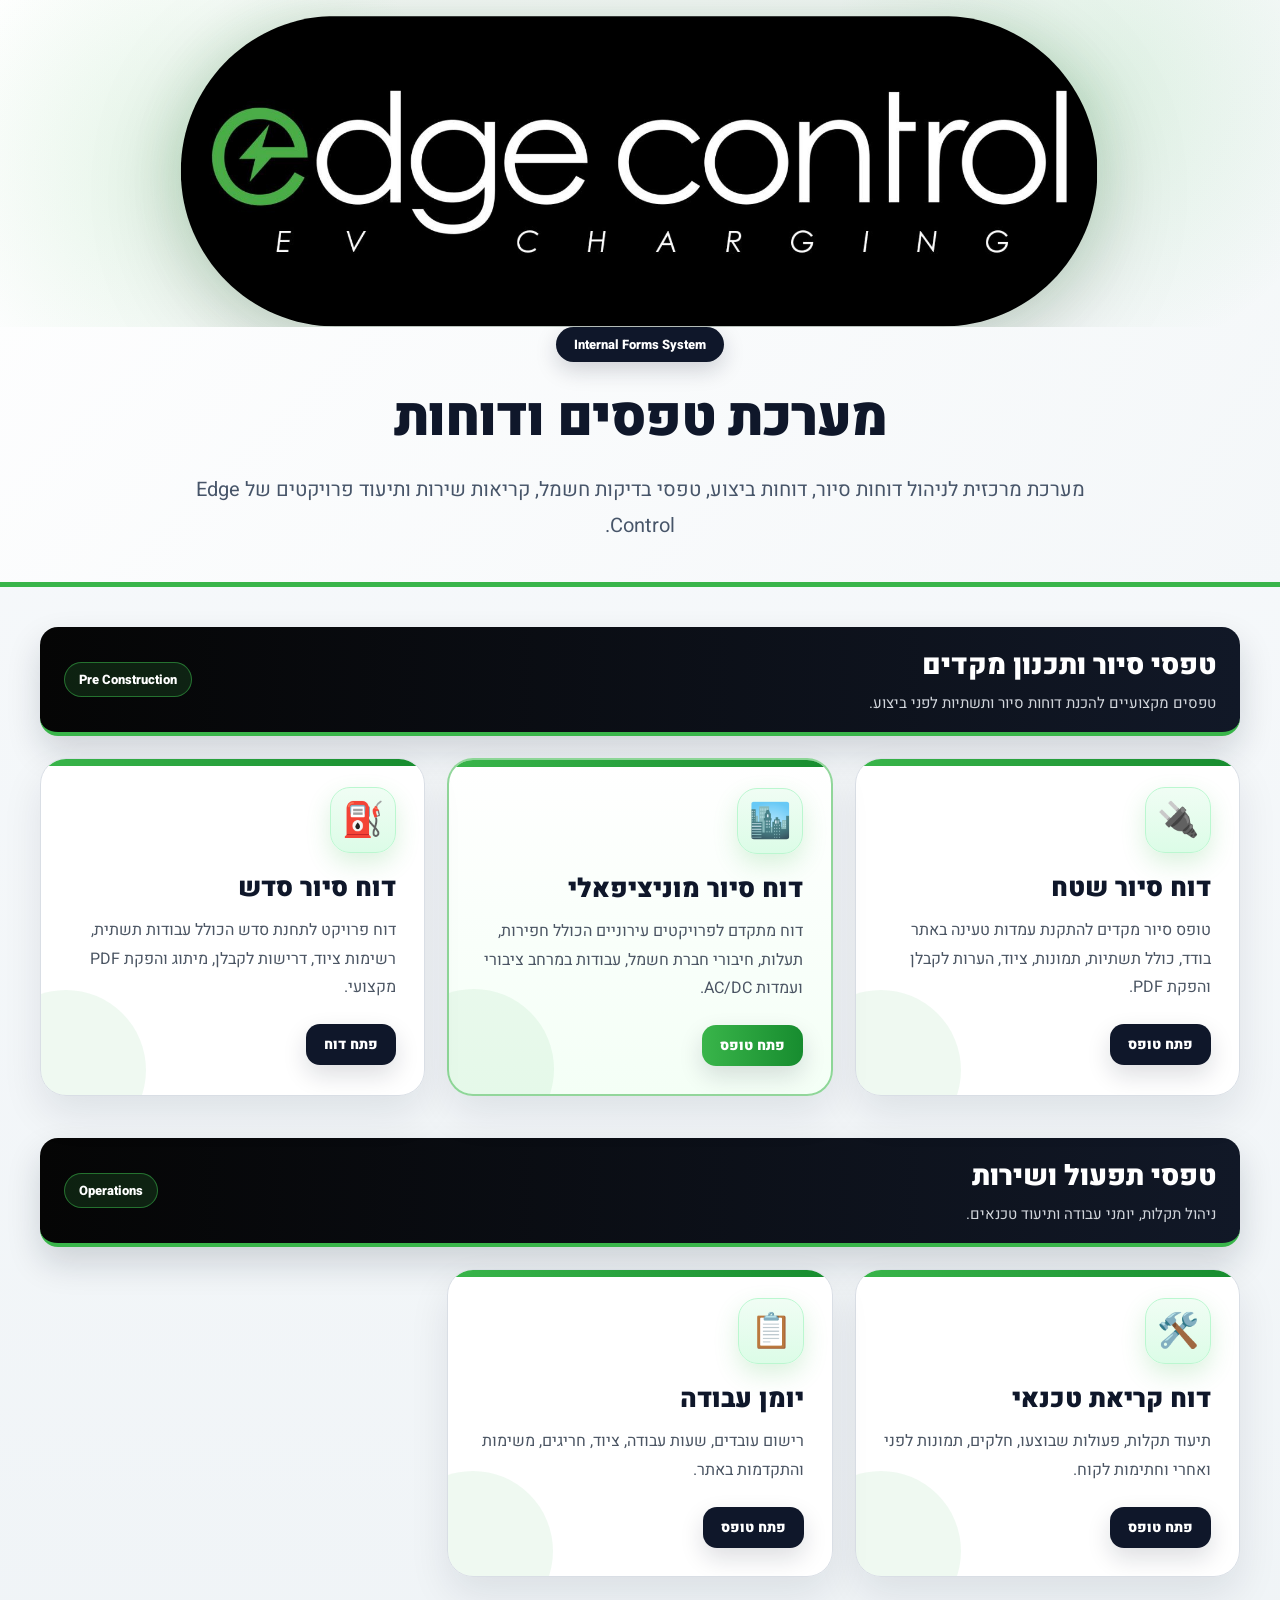
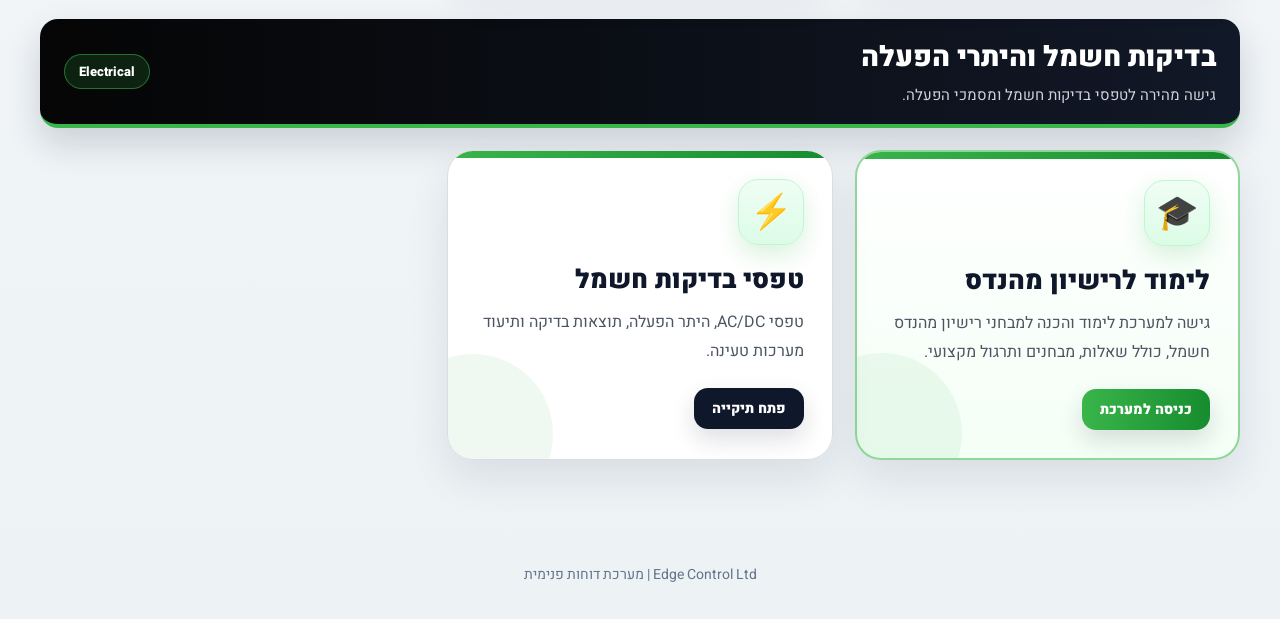
==== commit b2784cfe: "Add files via upload" ====
--- a/index.html
+++ b/index.html
@@ -440,6 +440,21 @@
 
     <div class="cards">
 
+      <a class="card card-featured" href="#" onclick="openEngineerStudy(event)">
+        <div class="icon">🎓</div>
+
+        <h3>לימוד לרישיון מהנדס</h3>
+
+        <p>
+          גישה למערכת לימוד והכנה למבחני רישיון מהנדס חשמל,
+          כולל שאלות, מבחנים ותרגול מקצועי.
+        </p>
+
+        <span class="btn">כניסה למערכת</span>
+      </a>
+
+
+
       <a class="card" href="electrical-tests/index.html">
         <div class="icon">⚡</div>
 
@@ -463,5 +478,20 @@
   Edge Control Ltd | מערכת דוחות פנימית
 </footer>
 
+
+<script>
+function openEngineerStudy(event){
+  event.preventDefault();
+
+  const code = prompt("הזן קוד כניסה למערכת:");
+
+  if(code === "142536"){
+    window.location.href = "hashmal_quiz_app.html";
+  } else if(code !== null){
+    alert("קוד שגוי");
+  }
+}
+</script>
+
 </body>
 </html>
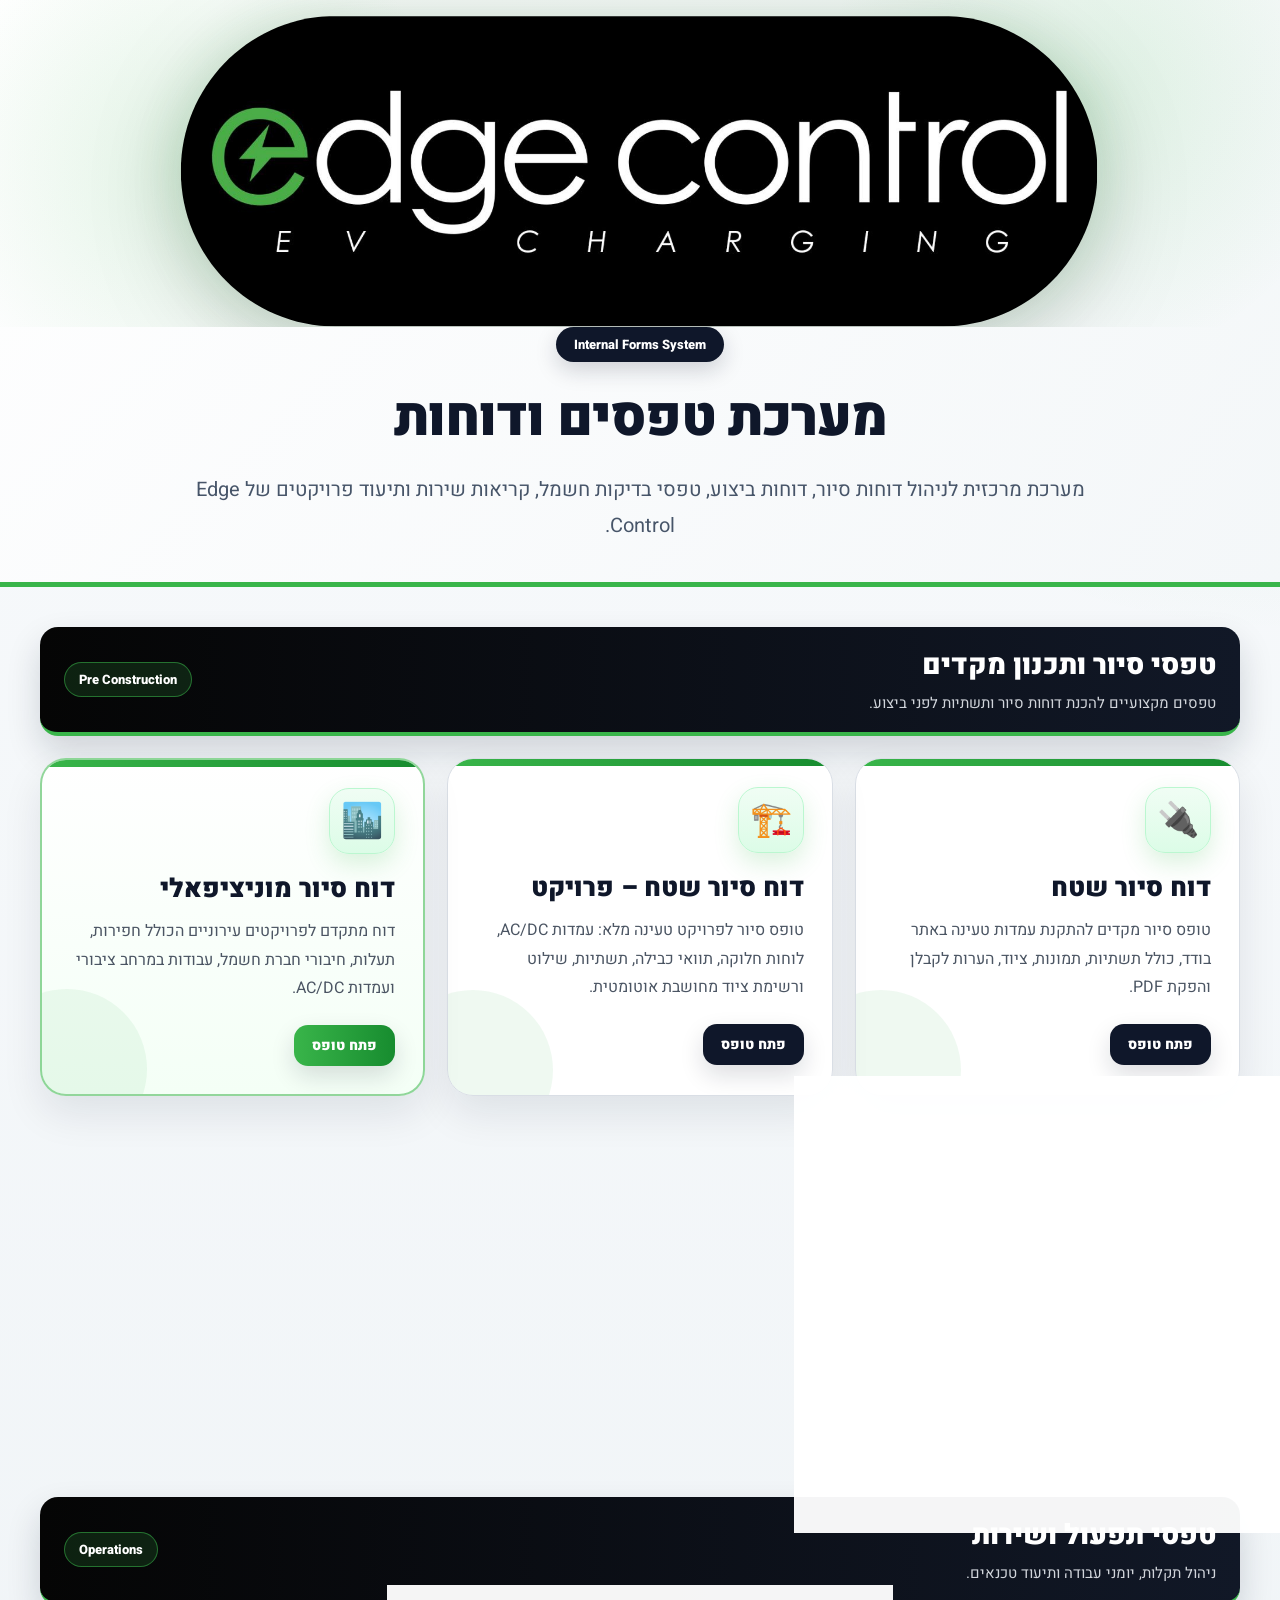
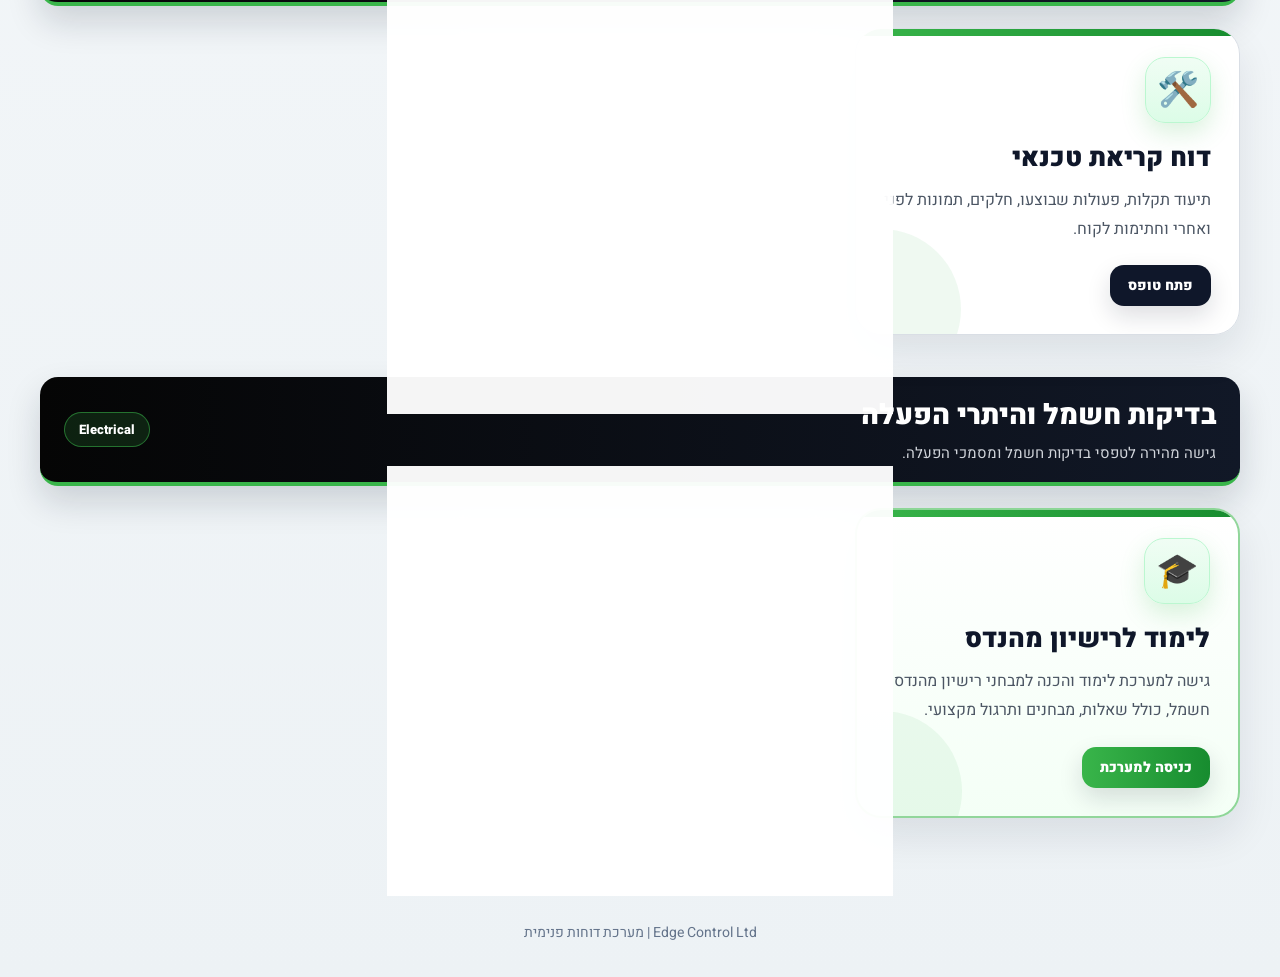
==== commit fbc131b5: "Add files via upload" ====
--- a/index.html
+++ b/index.html
@@ -354,6 +354,19 @@
         <span class="btn">פתח טופס</span>
       </a>
 
+      <a class="card" href="project_survey.html">
+        <div class="icon">🏗️</div>
+
+        <h3>דוח סיור שטח – פרויקט</h3>
+
+        <p>
+          טופס סיור לפרויקט טעינה מלא: עמדות AC/DC, לוחות חלוקה,
+          תוואי כבילה, תשתיות, שילוט ורשימת ציוד מחושבת אוטומטית.
+        </p>
+
+        <span class="btn">פתח טופס</span>
+      </a>
+
       <a class="card card-featured" href="municipal_ev_survey_report.html">
         <div class="icon">🏙️</div>
 
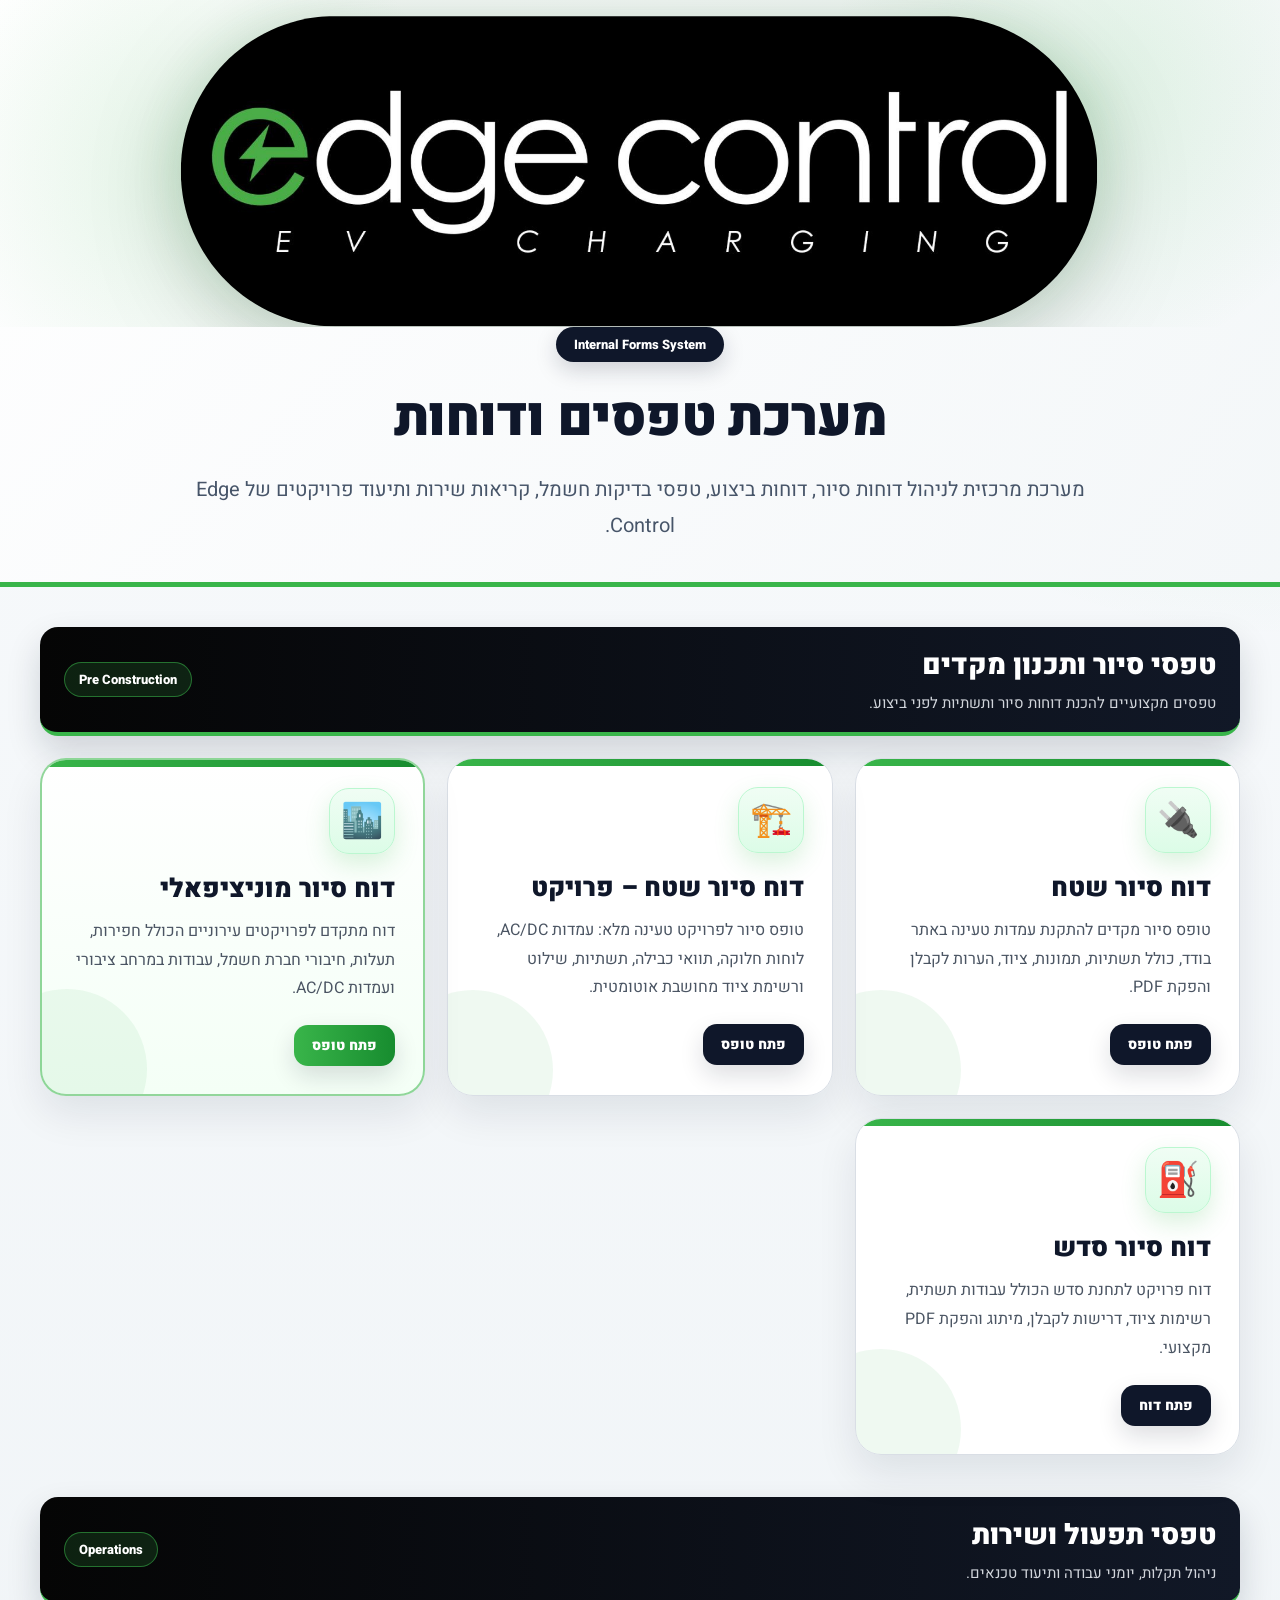
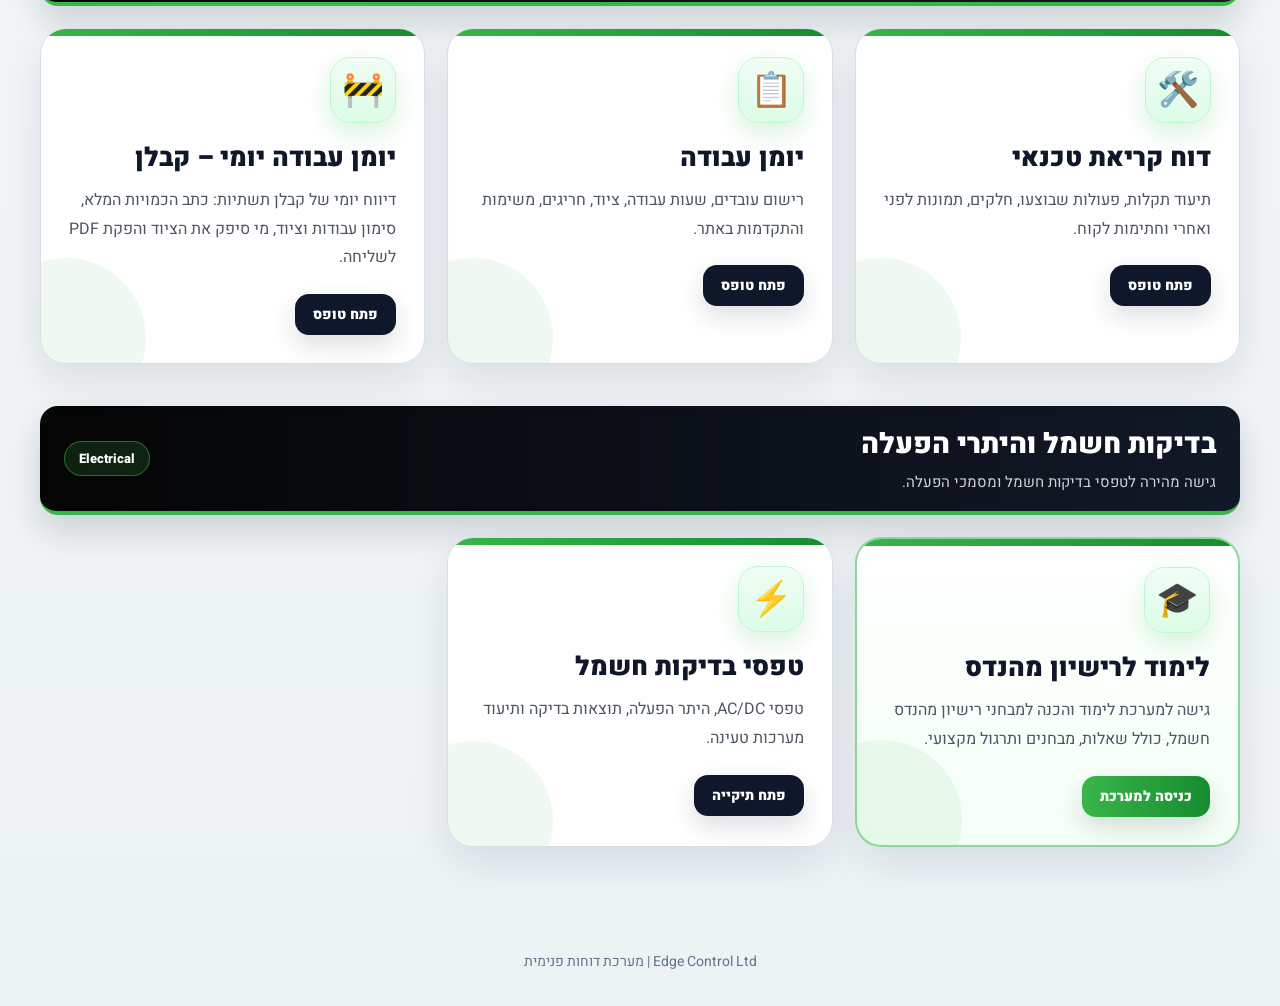
==== commit f0a6e73d: "Add files via upload" ====
--- a/index.html
+++ b/index.html
@@ -436,6 +436,19 @@
         <span class="btn">פתח טופס</span>
       </a>
 
+      <a class="card" href="contractor_daily_log.html">
+        <div class="icon">🚧</div>
+
+        <h3>יומן עבודה יומי – קבלן</h3>
+
+        <p>
+          דיווח יומי של קבלן תשתיות: כתב הכמויות המלא,
+          סימון עבודות וציוד, מי סיפק את הציוד והפקת PDF לשליחה.
+        </p>
+
+        <span class="btn">פתח טופס</span>
+      </a>
+
     </div>
 
   </section>
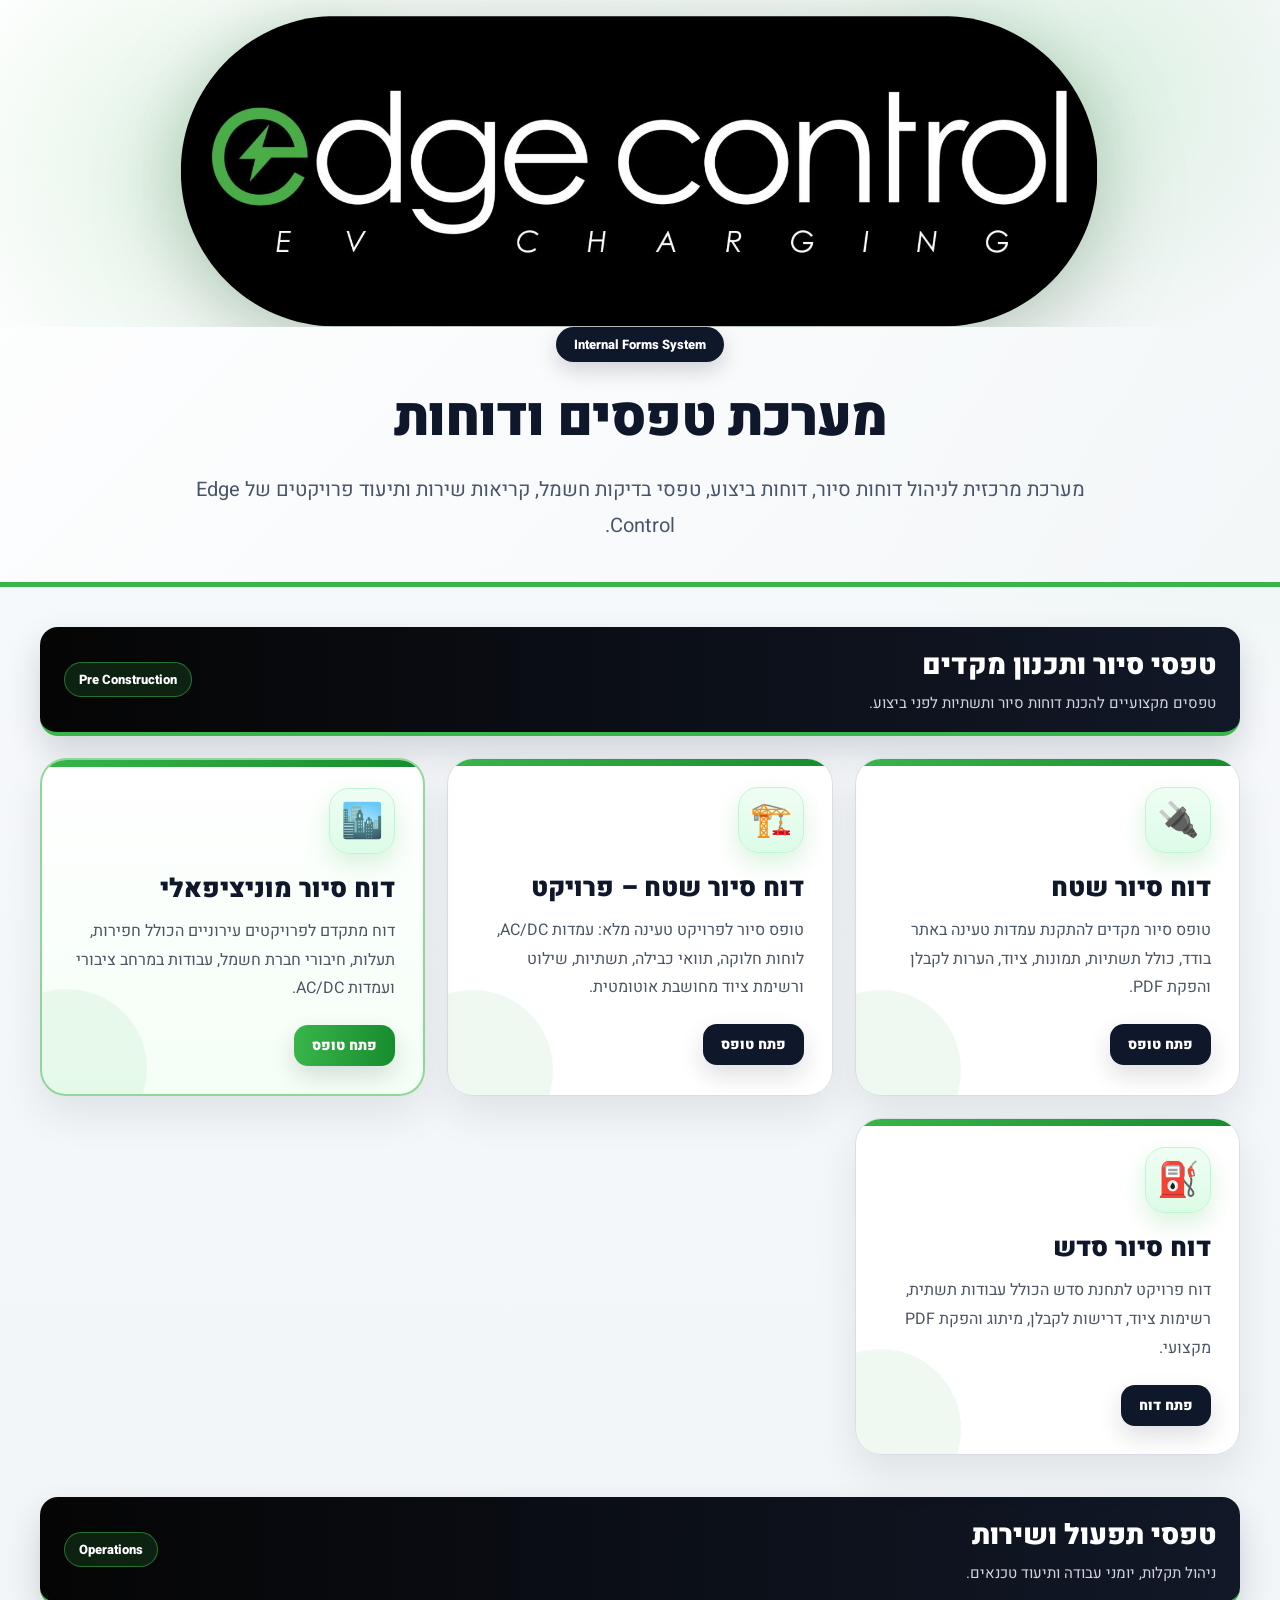
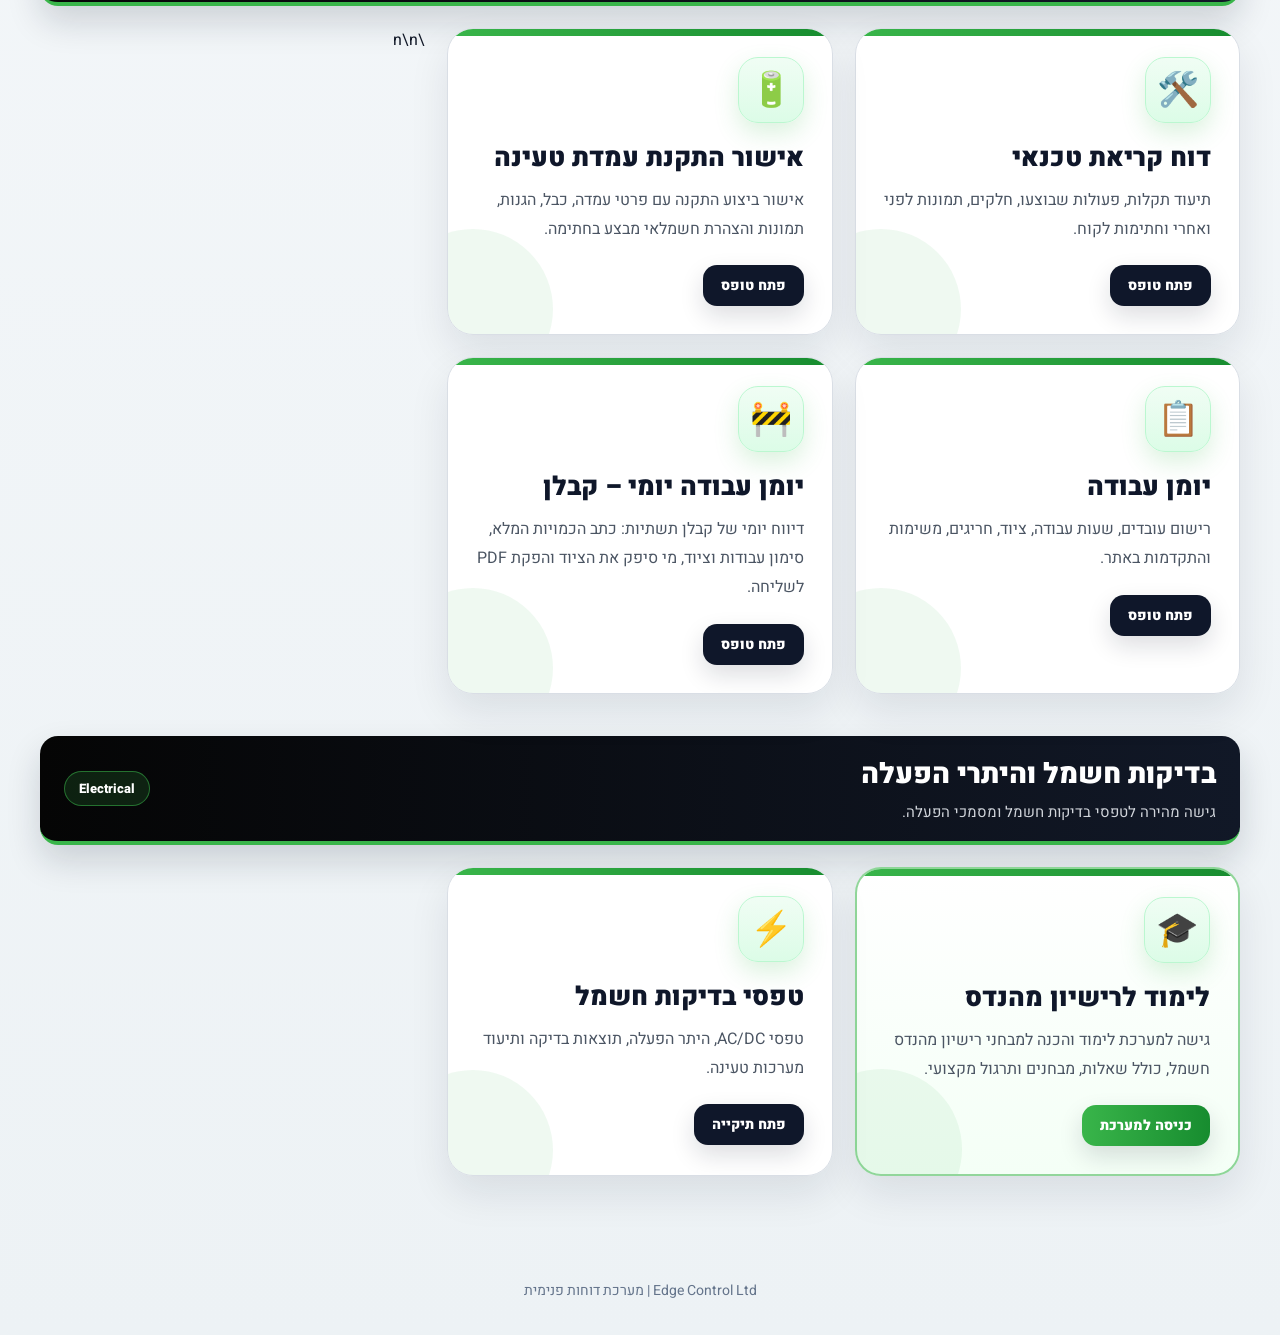
==== commit 1d3b0cae: "Add installation certificate to operations and service forms" ====
--- a/index.html
+++ b/index.html
@@ -423,7 +423,7 @@
         <span class="btn">פתח טופס</span>
       </a>
 
-      <a class="card" href="worklog.html">
+      <a class="card" href="charger-installation-certificate.html"><div class="icon">🔋</div><h3>אישור התקנת עמדת טעינה</h3><p>אישור ביצוע התקנה עם פרטי עמדה, כבל, הגנות, תמונות והצהרת חשמלאי מבצע בחתימה.</p><span class="btn">פתח טופס</span></a>\n\n      <a class="card" href="worklog.html">
         <div class="icon">📋</div>
 
         <h3>יומן עבודה</h3>
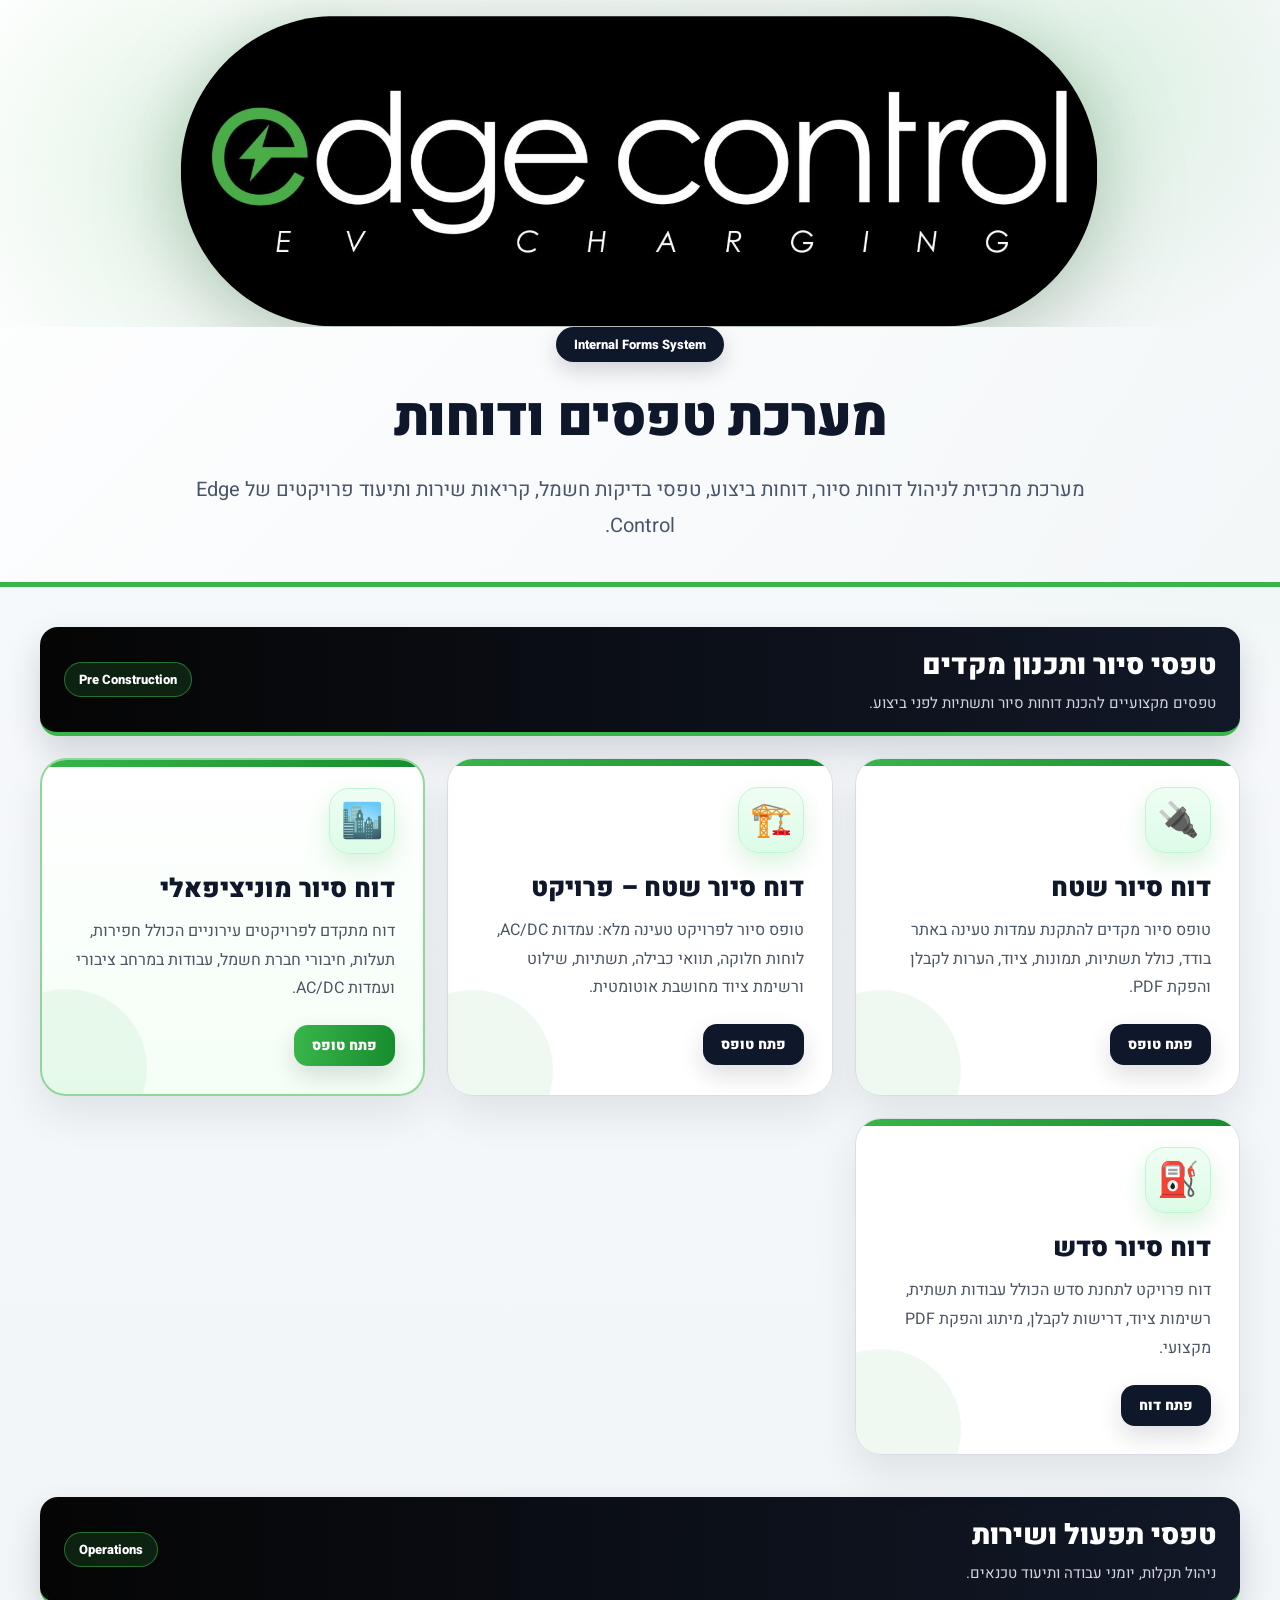
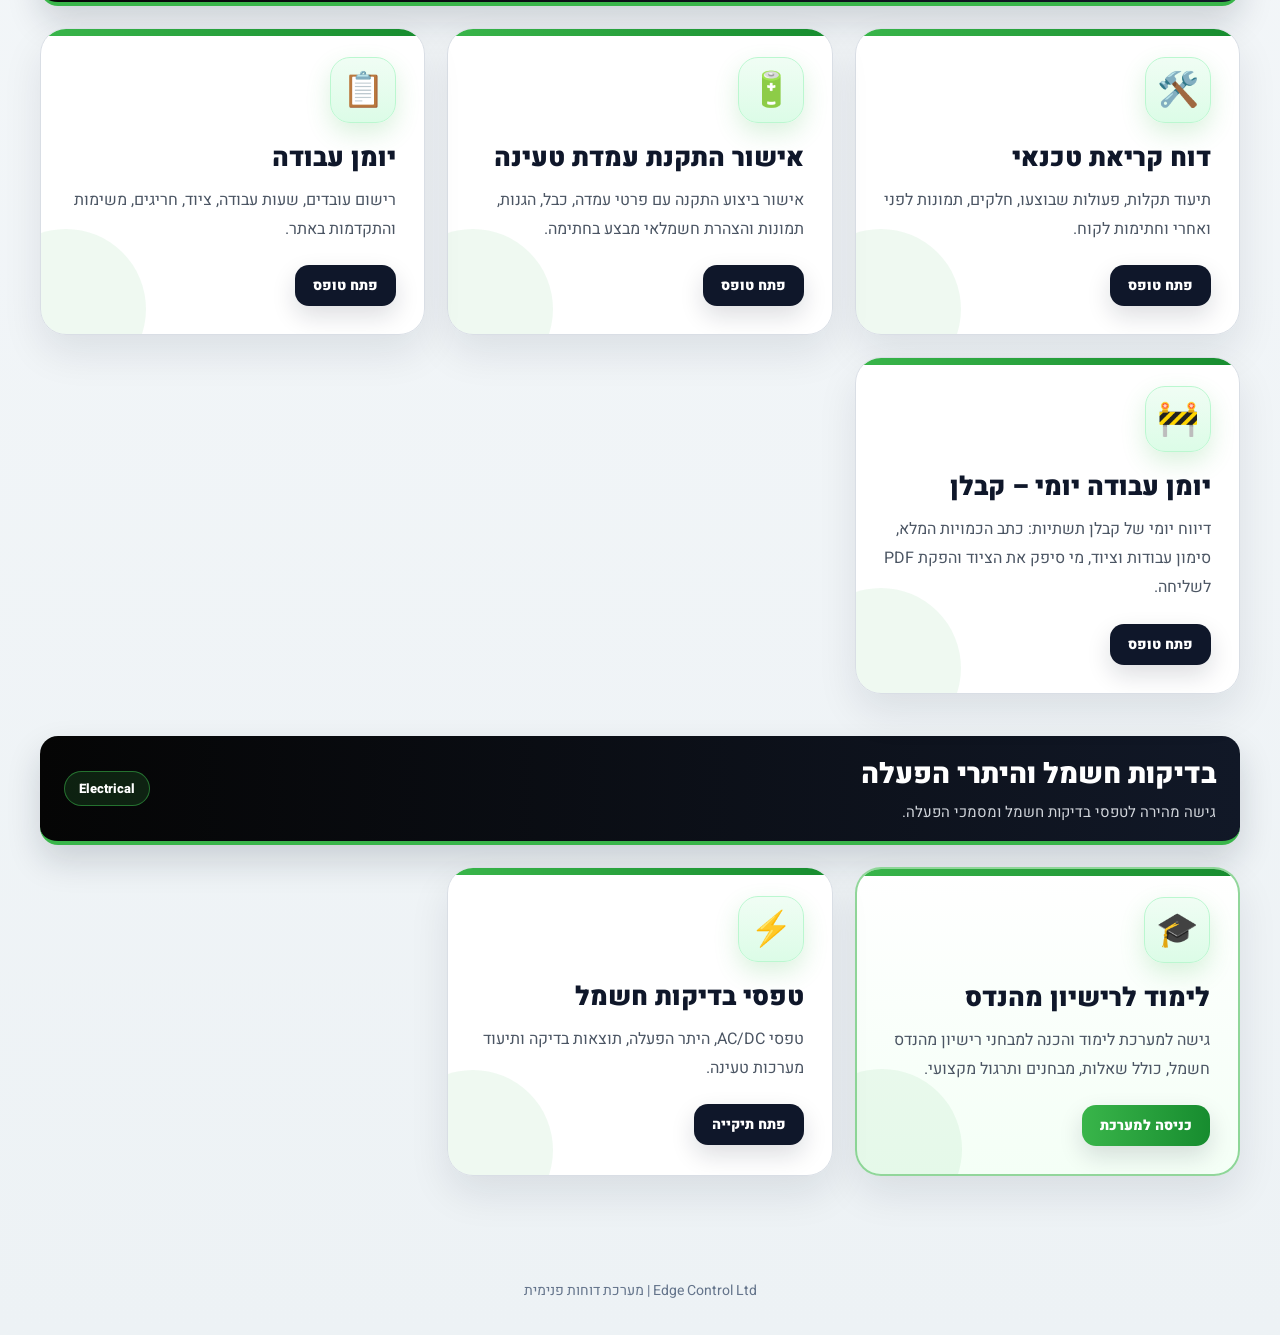
==== commit a9caa390: "Fix operations card markup whitespace" ====
--- a/index.html
+++ b/index.html
@@ -423,7 +423,9 @@
         <span class="btn">פתח טופס</span>
       </a>
 
-      <a class="card" href="charger-installation-certificate.html"><div class="icon">🔋</div><h3>אישור התקנת עמדת טעינה</h3><p>אישור ביצוע התקנה עם פרטי עמדה, כבל, הגנות, תמונות והצהרת חשמלאי מבצע בחתימה.</p><span class="btn">פתח טופס</span></a>\n\n      <a class="card" href="worklog.html">
+      <a class="card" href="charger-installation-certificate.html"><div class="icon">🔋</div><h3>אישור התקנת עמדת טעינה</h3><p>אישור ביצוע התקנה עם פרטי עמדה, כבל, הגנות, תמונות והצהרת חשמלאי מבצע בחתימה.</p><span class="btn">פתח טופס</span></a>
+
+      <a class="card" href="worklog.html">
         <div class="icon">📋</div>
 
         <h3>יומן עבודה</h3>
